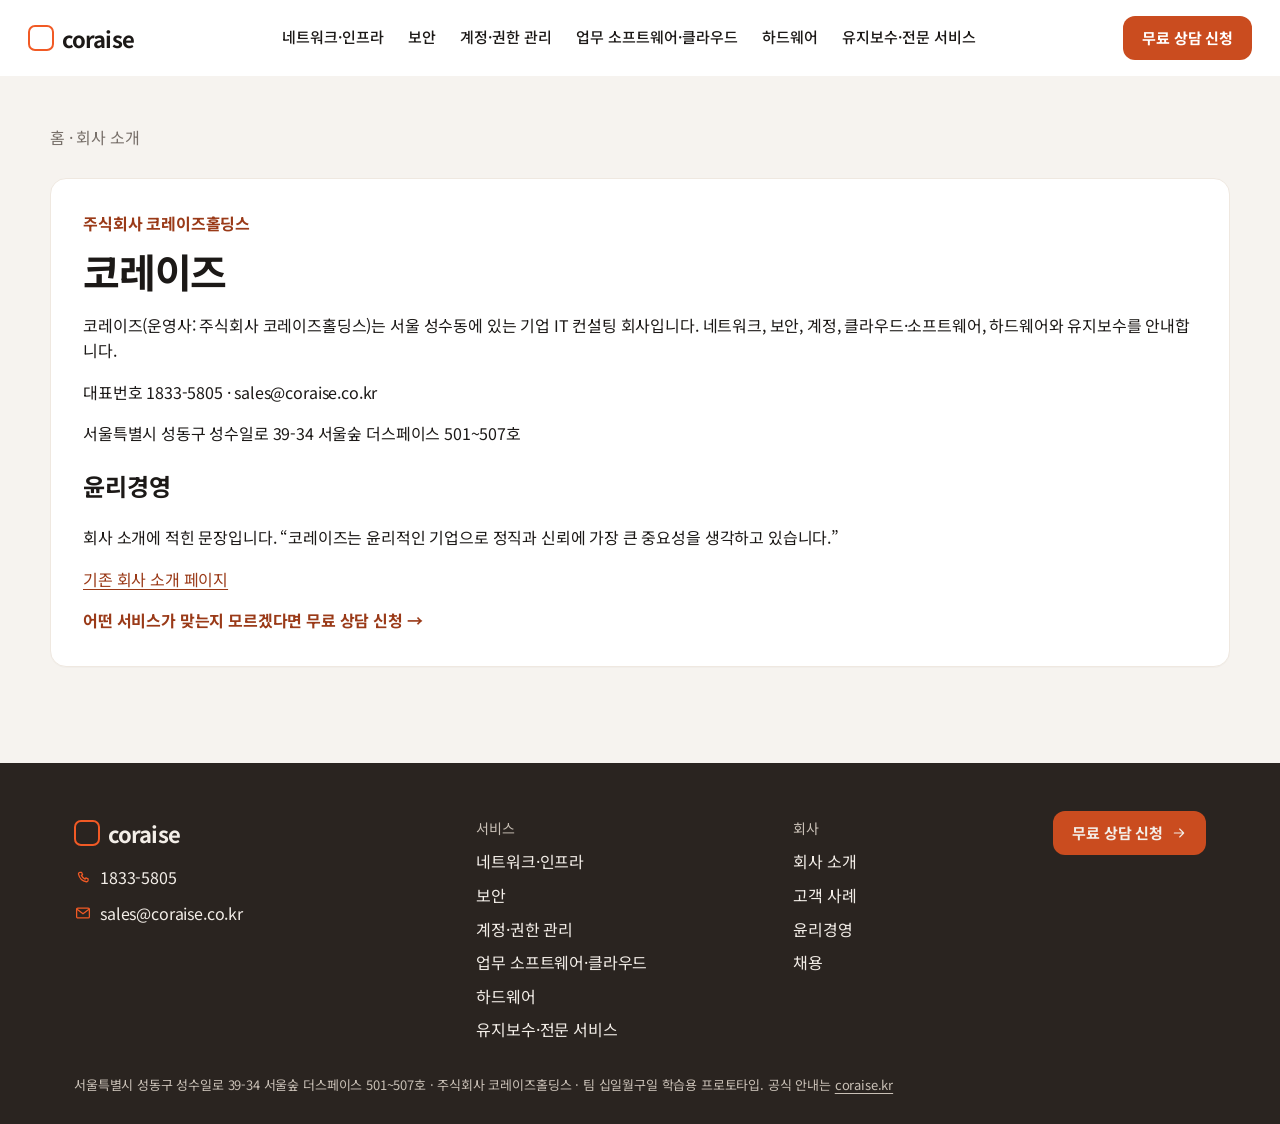
==== about.html @ e9d0cb02 "v39: cache-bust about, cases, and contact to ?v=39" ====
<!doctype html>
<html lang="ko">
  <head>
    <meta charset="utf-8" />
    <meta name="viewport" content="width=device-width, initial-scale=1" />
    <title>회사 소개 | 코레이즈</title>
    <link rel="icon" href="data:image/svg+xml,%3Csvg xmlns='http://www.w3.org/2000/svg' viewBox='0 0 32 32'%3E%3Crect x='3' y='3' width='26' height='26' rx='7' fill='none' stroke='%23F15A25' stroke-width='3'/%3E%3C/svg%3E" />
    <link rel="stylesheet" href="./assets/styles.css?v=39" />
  </head>
  <body data-page="about">
    <header data-header></header>
    <main id="content" class="page wrap">
      <p class="crumb"><a href="index.html">홈</a> · 회사 소개</p>
      <article class="card about-card">
        <p class="kicker">주식회사 코레이즈홀딩스</p>
        <h1>코레이즈</h1>
        <p>코레이즈(운영사: 주식회사 코레이즈홀딩스)는 서울 성수동에 있는 기업 IT 컨설팅 회사입니다. 네트워크, 보안, 계정, 클라우드·소프트웨어, 하드웨어와 유지보수를 안내합니다.</p>
        <p>대표번호 1833-5805 · sales@coraise.co.kr</p>
        <p>서울특별시 성동구 성수일로 39-34 서울숲 더스페이스 501~507호</p>
        <h2 id="ethics">윤리경영</h2>
        <p>회사 소개에 적힌 문장입니다. “코레이즈는 윤리적인 기업으로 정직과 신뢰에 가장 큰 중요성을 생각하고 있습니다.”</p>
        <p><a href="https://coraise.kr/main/about/" target="_blank" rel="noopener noreferrer">기존 회사 소개 페이지</a></p>
        <p class="choice-cta"><a href="contact.html?from=about">어떤 서비스가 맞는지 모르겠다면 무료 상담 신청 →</a></p>
      </article>
    </main>
    <footer class="footer" data-footer></footer>
    <a class="fab" data-fab href="contact.html"></a>
    <script src="./assets/app.js?v=39"></script>
  </body>
</html>
---- assets/styles.css ----
@import url("https://fonts.googleapis.com/css2?family=Noto+Sans+KR:wght@400;500;700;800&display=swap");
:root {
  --brand: #f15a25;
  --btn: #ca4c1f;
  --btn-hover: #a83d18;
  --link: #9a3a18;
  --ink: #1c1917;
  --ink-700: #44403c;
  --muted: #78706a;
  --line: #e6dfd6;
  --bg: #f6f3ef;
  --bg-deep: #efeae4;
  --card: #ffffff;
  --peach: #fbf1ea;
  --footer: #2a2420;
  --footer-ink: #f3eee8;
  --footer-muted: #c9c0b6;
  --shadow: 0 10px 30px rgba(28, 25, 23, 0.08);
  --radius: 16px;
  --header: 76px;
  --max: 1180px;
  --font: "Noto Sans KR", "Apple SD Gothic Neo", "Malgun Gothic", sans-serif;
}

* { box-sizing: border-box; }
[hidden] { display: none !important; }
html { scroll-behavior: smooth; }
body {
  margin: 0;
  background: var(--bg);
  color: var(--ink);
  font-family: var(--font);
  font-size: 16px;
  line-height: 1.6;
  letter-spacing: -0.01em;
}
body.is-locked { overflow: hidden; }
img { max-width: 100%; }
a { color: var(--link); text-decoration-thickness: 1px; text-underline-offset: 3px; }
button, input, select, textarea { font: inherit; color: inherit; }
button { cursor: pointer; }
:focus-visible {
  outline: 2px solid var(--btn);
  outline-offset: 3px;
}
.sr-only {
  position: absolute;
  width: 1px;
  height: 1px;
  padding: 0;
  margin: -1px;
  overflow: hidden;
  clip: rect(0, 0, 0, 0);
  border: 0;
}
.skip {
  position: absolute;
  left: 16px;
  top: -48px;
  z-index: 80;
  background: var(--ink);
  color: white;
  padding: 8px 16px;
  border-radius: 8px;
}
.skip:focus { top: 8px; }

[data-header] { position: sticky; top: 0; z-index: 50; background: #fff; }
.header__bar {
  height: var(--header);
  background: #fff;
  border-bottom: 1px solid transparent;
}
.header__bar.is-stuck,
body:has(.mega:not([hidden])) .header__bar {
  border-bottom-color: var(--line);
}
.header__inner {
  max-width: 1360px;
  height: 100%;
  margin: 0 auto;
  padding: 0 28px;
  display: flex;
  align-items: center;
  gap: 28px;
}
.logo {
  display: inline-flex;
  align-items: center;
  gap: 8px;
  min-height: 44px;
  text-decoration: none;
  color: var(--ink);
  flex: 0 0 auto;
}
.logo__mark {
  width: 26px;
  height: 26px;
  border: 2.5px solid var(--brand);
  border-radius: 7px;
  display: inline-block;
}
.logo__word {
  font-weight: 700;
  font-size: 22px;
  letter-spacing: -0.04em;
  line-height: 1;
}
.logo--light { color: var(--footer-ink); }
.nav {
  display: flex;
  align-items: center;
  justify-content: center;
  gap: 4px;
  flex: 1;
  min-width: 0;
}
.nav__item {
  appearance: none;
  background: transparent;
  border: 0;
  color: var(--ink);
  font-size: 15px;
  font-weight: 500;
  padding: 10px 10px 12px;
  border-radius: 8px;
  white-space: nowrap;
  position: relative;
}
.nav__item:hover,
.nav__item.is-open { color: var(--ink); }
.nav__item.is-open::after {
  content: "";
  position: absolute;
  left: 10px;
  right: 10px;
  bottom: 4px;
  height: 2px;
  background: var(--brand);
  border-radius: 2px;
}
.header__cta { margin-left: auto; flex: 0 0 auto; }
.menu-toggle {
  display: none;
  width: 44px;
  height: 44px;
  border: 1px solid var(--line);
  background: white;
  border-radius: 10px;
  align-items: center;
  justify-content: center;
}
.menu-toggle__bars,
.menu-toggle__bars::before,
.menu-toggle__bars::after {
  display: block;
  width: 18px;
  height: 1.5px;
  background: var(--ink);
  position: relative;
}
.menu-toggle__bars::before,
.menu-toggle__bars::after {
  content: "";
  position: absolute;
  left: 0;
}
.menu-toggle__bars::before { top: -6px; }
.menu-toggle__bars::after { top: 6px; }

.btn {
  display: inline-flex;
  align-items: center;
  justify-content: center;
  gap: 8px;
  min-height: 44px;
  padding: 0 18px;
  border-radius: 12px;
  border: 1px solid transparent;
  text-decoration: none;
  font-weight: 700;
  font-size: 15px;
  line-height: 1;
}
.btn--solid { background: var(--btn); color: #fff; }
.btn--solid:hover { background: var(--btn-hover); }
.btn--line { background: #fff; color: var(--btn); border-color: var(--btn); }
.btn--line:hover { background: var(--peach); }
.btn .icon { width: 16px; height: 16px; }
.icon { width: 22px; height: 22px; display: block; }
.icon--end { width: 16px; height: 16px; }
.icon--turn { width: 16px; height: 16px; transform: rotate(90deg); }
.icon-btn {
  width: 44px;
  height: 44px;
  border: 0;
  background: transparent;
  color: var(--muted);
  display: grid;
  place-items: center;
}

.mega {
  position: absolute;
  top: var(--header);
  left: 0;
  right: 0;
  z-index: 35;
  background: #fff;
  border-bottom: 1px solid var(--line);
  box-shadow: 0 18px 40px rgba(28, 25, 23, 0.06);
  max-height: calc(100vh - var(--header));
  overflow: auto;
}
#results { scroll-margin-top: 88px; }
.mega__panel {
  max-width: 1180px;
  margin: 0 auto;
  padding: 28px 28px 36px;
  display: grid;
  grid-template-columns: 240px 1fr;
  gap: 28px;
}
.mega__num {
  margin: 0 0 8px;
  color: var(--brand);
  font-weight: 700;
  letter-spacing: 0.04em;
}
.mega__intro h2 {
  margin: 0 0 8px;
  font-size: 22px;
  line-height: 1.35;
}
.mega__intro p { margin: 0; color: var(--muted); }
.mega__basis { margin-top: 16px !important; font-size: 14px; }
.mega__grid {
  display: grid;
  grid-template-columns: repeat(3, minmax(0, 1fr));
  gap: 12px;
  align-content: start;
}
.mega__ask, .choice-cta { margin: 16px 0 0; }
.mega__ask a, .choice-cta a, .drawer__ask, .suggest__ask {
  color: var(--link);
  font-weight: 700;
  text-decoration: none;
}
.mega__ask a:hover, .choice-cta a:hover, .drawer__ask:hover, .suggest__ask:hover { text-decoration: underline; }
.drawer__ask { display: block; padding: 14px 4px 14px 28px; }
.suggest__ask { display: block; padding: 14px 16px; background: #fff; }
.mega-card {
  display: flex;
  flex-direction: column;
  gap: 4px;
  min-height: 92px;
  padding: 16px 16px 14px;
  border-radius: 12px;
  background: #f7f4f1;
  text-decoration: none;
  color: var(--ink);
}
.mega-card:hover { background: var(--peach); }
.mega-card__title { font-weight: 700; font-size: 15px; line-height: 1.4; }
.mega-card__name { color: var(--muted); font-size: 14px; }
.mega-card__inc {
  margin-top: 8px;
  color: var(--muted);
  font-size: 13px;
  line-height: 1.45;
}

.drawer {
  position: fixed;
  inset: 0;
  z-index: 50;
  background: #fff;
  display: flex;
  flex-direction: column;
  padding: 12px 20px 24px;
}
.drawer[hidden], .mega[hidden], .mega__panel[hidden] { display: none !important; }
.drawer__head, .drawer__group { border-bottom: 1px solid var(--line); }
.drawer__head {
  display: flex;
  align-items: center;
  justify-content: space-between;
  min-height: 56px;
}
.drawer__body { overflow: auto; flex: 1; }
.drawer__toggle {
  width: 100%;
  display: flex;
  align-items: center;
  justify-content: space-between;
  gap: 12px;
  min-height: 56px;
  padding: 8px 0;
  border: 0;
  background: transparent;
  text-align: left;
  font-weight: 700;
}
.drawer__toggle small { color: var(--brand); margin-right: 8px; }
.drawer__toggle[aria-expanded="true"] .icon--turn { transform: rotate(-90deg); }
.drawer__links a {
  display: flex;
  justify-content: space-between;
  gap: 12px;
  padding: 12px 4px 12px 28px;
  text-decoration: none;
  color: var(--ink);
  border-top: 1px solid var(--line);
}
.drawer__links span { color: var(--muted); font-size: 14px; }
.drawer__cta { margin-top: 16px; }

.hero {
  padding: 72px 24px 28px;
  text-align: center;
}
.hero h1 {
  max-width: 920px;
  margin: 0 auto 16px;
  font-size: clamp(32px, 4vw, 52px);
  line-height: 1.28;
  letter-spacing: -0.035em;
  font-weight: 700;
}
.hero__lead {
  margin: 0 auto 32px;
  color: var(--muted);
  font-size: 18px;
}
.search {
  position: relative;
  max-width: 760px;
  margin: 0 auto;
  text-align: left;
}
.search__box {
  display: flex;
  align-items: center;
  gap: 8px;
  min-height: 68px;
  padding: 8px 8px 8px 18px;
  background: #fff;
  border: 1.5px solid #eadfd4;
  border-radius: 18px;
  box-shadow: var(--shadow);
}
.search__box:focus-within,
.search.is-open .search__box { border-color: transparent; }
.search__glass { color: var(--btn); flex: 0 0 auto; }
.search__box input {
  flex: 1;
  min-width: 0;
  border: 0;
  background: transparent;
  padding: 8px 0;
  outline: none;
  appearance: none;
}
.search__box input::-webkit-search-decoration,
.search__box input::-webkit-search-cancel-button,
.search__box input::-webkit-search-results-button {
  display: none;
  appearance: none;
}
.search__box input::placeholder { color: var(--muted); }
.search__clear { color: var(--muted); }
.search__submit { min-width: 84px; border-radius: 12px; }
.suggest {
  position: absolute;
  left: 0;
  right: 0;
  top: calc(100% + 8px);
  z-index: 20;
  background: #fff;
  border-radius: 16px;
  box-shadow: 0 16px 40px rgba(28, 25, 23, 0.12);
  overflow: hidden;
  text-align: left;
}
.suggest[hidden] { display: none; }
.suggest__item, .suggest__all {
  width: 100%;
  display: flex;
  align-items: center;
  gap: 12px;
  padding: 14px 16px;
  border: 0;
  border-bottom: 1px solid var(--line);
  background: #fff;
  text-align: left;
  text-decoration: none;
  color: var(--ink);
}
.suggest__item.is-active, .suggest__all.is-active, .suggest__item:hover, .suggest__all:hover {
  background: #fbf7f3;
}
.suggest__mark {
  width: 36px;
  height: 36px;
  border-radius: 10px;
  background: var(--peach);
  color: var(--brand);
  display: grid;
  place-items: center;
  flex: 0 0 auto;
}
.suggest__mark .icon { width: 18px; height: 18px; }
.suggest__copy { display: flex; flex-direction: column; min-width: 0; flex: 1; }
.suggest__copy strong { font-size: 16px; }
.suggest__copy span, .suggest__cat { color: var(--muted); font-size: 14px; }
.suggest__cat {
  color: var(--link);
  display: inline-flex;
  align-items: center;
  gap: 4px;
  white-space: nowrap;
}
.suggest__all { justify-content: flex-start; color: var(--muted); font-size: 14px; border-bottom: 0; }

#examples { display: contents; }
.chips {
  display: flex;
  flex-wrap: wrap;
  justify-content: center;
  align-items: center;
  gap: 8px;
  margin: 22px auto 0;
  max-width: 860px;
}
.chips__label { color: var(--muted); font-size: 14px; margin-right: 4px; }
.chip {
  border: 1px solid #e4dbd2;
  background: #fff;
  color: var(--ink-700);
  border-radius: 999px;
  min-height: 36px;
  padding: 0 14px;
}
.chip:hover, .chip.is-on { border-color: var(--btn); color: var(--link); background: var(--peach); }
.hero__assist { margin: 22px 0 0; }
.hero__assist a { font-weight: 700; text-decoration: none; }
.hero__assist a:hover { text-decoration: underline; }

.wrap { max-width: var(--max); margin: 0 auto; padding: 0 24px; }
.section { padding: 56px 0 24px; }
.section__head {
  display: flex;
  align-items: flex-end;
  justify-content: space-between;
  gap: 16px;
  margin-bottom: 24px;
}
.section h2 {
  margin: 0 0 8px;
  font-size: clamp(26px, 3vw, 34px);
  letter-spacing: -0.03em;
  line-height: 1.3;
}
.section__head p, .sub { margin: 0; color: var(--muted); }
.link-quiet { font-weight: 700; text-decoration: none; white-space: nowrap; }
.find-tabs {
  display: inline-flex;
  align-items: center;
  gap: 4px;
  padding: 4px;
  margin: 0 0 24px;
  background: var(--bg-deep);
  border-radius: 14px;
}
.find-tab {
  appearance: none;
  border: 0;
  background: transparent;
  color: var(--muted);
  font-weight: 700;
  font-size: 16px;
  line-height: 1;
  min-height: 44px;
  padding: 0 20px;
  border-radius: 10px;
  white-space: nowrap;
}
.find-tab.is-on {
  background: #fff;
  color: var(--link);
  box-shadow: 0 1px 4px rgba(28, 25, 23, 0.06);
}

.concern-grid, .cat-grid, .partner-grid, .case-grid, .logo-row {
  display: grid;
  gap: 16px;
}
.concern-grid { grid-template-columns: repeat(5, minmax(0, 1fr)); }
.cat-grid { grid-template-columns: repeat(6, minmax(0, 1fr)); }
.partner-grid { grid-template-columns: repeat(3, minmax(0, 1fr)); }
.logo-row { grid-template-columns: repeat(6, minmax(0, 1fr)); margin-bottom: 16px; }
.case-grid { grid-template-columns: repeat(3, minmax(0, 1fr)); }

.card {
  background: var(--card);
  border: 1px solid #efe8e0;
  border-radius: var(--radius);
  box-shadow: 0 1px 0 rgba(28, 25, 23, 0.02);
}
.concern, .cat, .partner, .case, .logo-slot {
  display: flex;
  flex-direction: column;
  align-items: flex-start;
  text-decoration: none;
  color: var(--ink);
  padding: 22px 18px 18px;
  min-height: 100%;
}
.concern__main, .cat__main, .case__link, .result__main {
  display: flex;
  flex-direction: column;
  align-items: flex-start;
  color: inherit;
  text-decoration: none;
  flex: 1;
  min-width: 0;
}
.card__actions {
  display: flex;
  flex-wrap: wrap;
  gap: 8px 14px;
  margin-top: auto;
  padding-top: 14px;
}
.case__actions { padding: 0 18px 18px; }
.case__link .case__body { padding-bottom: 0; }
.concern:hover, .cat:hover, .partner:hover, .case:hover { border-color: #e2cfc2; }
.concern__bar {
  width: 28px;
  height: 3px;
  border-radius: 3px;
  background: var(--brand);
  margin-bottom: 16px;
}
.concern h3, .cat h3, .partner h3 {
  margin: 12px 0 8px;
  font-size: 17px;
  line-height: 1.45;
  letter-spacing: -0.02em;
}
.concern p, .partner p, .case p { margin: 0; color: var(--muted); font-size: 16px; }
.card__go { margin-top: auto; padding-top: 16px; font-weight: 700; font-size: 15px; color: var(--link); }
.tone { color: var(--brand); }
.tone .icon { width: 26px; height: 26px; }
.cat .tone { margin-bottom: 4px; }
.cat h3 { margin-top: 8px; font-size: 16px; }
.cat__count { color: var(--muted); font-size: 14px; }
.partner { align-items: center; text-align: center; padding: 28px 20px; }
.partner .tone {
  width: 36px;
  height: 36px;
  border-radius: 50%;
  display: grid;
  place-items: center;
  background: var(--peach);
}
.logo-slot {
  align-items: center;
  justify-content: center;
  text-align: center;
  min-height: 112px;
  gap: 6px;
  color: var(--muted);
  background: #fbf9f7;
}
.logo-slot strong { color: var(--ink-700); font-size: 15px; }
.logo-slot span { font-size: 13px; }
.case { padding: 0; overflow: hidden; }
.case__shot {
  aspect-ratio: 16 / 9;
  background:
    linear-gradient(180deg, rgba(28, 25, 23, 0.04), rgba(28, 25, 23, 0.02)),
    repeating-linear-gradient(135deg, #f3eee8, #f3eee8 12px, #efe8e1 12px, #efe8e1 24px);
  display: grid;
  place-items: center;
  color: var(--muted);
  font-size: 14px;
  text-align: center;
  padding: 16px;
}
.case__body { padding: 18px 18px 20px; display: flex; flex-direction: column; flex: 1; }
.case__kicker { margin: 0 0 8px; color: var(--muted); font-size: 16px; }
.case h3 { margin: 0 0 16px; font-size: 18px; line-height: 1.45; letter-spacing: -0.02em; }

.banner {
  margin: 48px auto 24px;
  padding: 36px 8px 8px;
  display: flex;
  align-items: center;
  justify-content: space-between;
  gap: 24px;
}
.banner h2 { margin-bottom: 8px; }
.banner p { margin: 0; color: var(--muted); }

.footer { background: var(--footer); color: var(--footer-muted); margin-top: 24px; }
.footer a { color: var(--footer-ink); text-decoration: none; }
.footer a:hover { text-decoration: underline; }
.footer__inner {
  max-width: 1180px;
  margin: 0 auto;
  padding: 48px 24px 24px;
  display: grid;
  grid-template-columns: 1.3fr 1fr 0.8fr auto;
  gap: 32px;
}
.footer__brand { display: flex; flex-direction: column; align-items: flex-start; gap: 10px; }
.footer__contact { display: inline-flex; align-items: center; gap: 8px; }
.footer__contact .icon { width: 18px; height: 18px; color: var(--brand); }
.footer__label { margin: 6px 0 10px; color: var(--footer-muted); font-size: 14px; }
.footer ul { list-style: none; margin: 0; padding: 0; display: grid; gap: 8px; }
.footer__legal {
  max-width: 1180px;
  margin: 0 auto;
  padding: 8px 24px 28px;
  font-size: 13px;
  line-height: 1.6;
}
.footer__legal a { color: var(--footer-muted); text-decoration: underline; }

.fab {
  position: fixed;
  right: 28px;
  bottom: 28px;
  z-index: 30;
  display: inline-flex;
  align-items: center;
  gap: 8px;
  min-height: 56px;
  padding: 0 22px;
  border-radius: 999px;
  background: var(--btn);
  color: #fff;
  text-decoration: none;
  font-weight: 700;
  box-shadow: 0 10px 24px rgba(202, 76, 31, 0.28);
}
.fab:hover { background: var(--btn-hover); }
.fab .icon { width: 20px; height: 20px; }

.result-toolbar { display: flex; justify-content: space-between; gap: 16px; align-items: flex-start; flex-wrap: wrap; }
.sort { display: inline-flex; align-items: center; gap: 8px; color: var(--muted); font-size: 14px; }
.sort select { min-height: 40px; border: 1px solid var(--line); border-radius: 10px; background: #fff; padding: 0 12px; }
.hit {
  display: grid;
  grid-template-columns: 112px minmax(0, 1fr) auto;
  gap: 16px;
  align-items: start;
  padding: 16px;
  margin-bottom: 12px;
  background: #fff;
  border: 1px solid #efe8e0;
  border-radius: 16px;
  text-decoration: none;
  color: inherit;
}
.hit:hover { border-color: #e2cfc2; }
.hit__thumb {
  width: 100%;
  height: 84px;
  border-radius: 12px;
  background: #f8ebe3;
  color: var(--link);
  display: grid;
  place-items: center;
  text-align: center;
  overflow: hidden;
  padding: 8px;
}
.hit__thumb img {
  display: block;
  max-width: 86%;
  max-height: 52px;
  width: auto;
  height: auto;
  object-fit: contain;
}
.hit__initial {
  font-size: 22px;
  font-weight: 700;
  line-height: 1;
  color: var(--link);
  letter-spacing: -0.02em;
}
.hit__body { display: flex; flex-direction: column; gap: 4px; min-width: 0; }
.hit__name { font-size: 18px; }
.hit__sub, .hit__desc { color: var(--muted); }
.hit__desc { display: -webkit-box; -webkit-line-clamp: 2; -webkit-box-orient: vertical; overflow: hidden; }
.hit__tags { display: flex; flex-wrap: wrap; gap: 6px; margin-top: 6px; }
.hit__chevron { color: var(--muted); font-size: 28px; line-height: 1; padding-right: 4px; }
.results { padding-top: 12px; padding-bottom: 48px; }
.results__title { margin: 8px 0 16px; font-size: 28px; letter-spacing: -0.03em; }
.results__title em { font-style: normal; color: var(--btn); }
.filter-row { display: flex; flex-wrap: wrap; gap: 8px; margin-bottom: 16px; }
.result-sheet { overflow: hidden; }
.result {
  display: grid;
  grid-template-columns: 1fr auto;
  gap: 8px 16px;
  align-items: center;
  padding: 20px 22px;
  border-top: 1px solid var(--line);
  color: var(--ink);
}
.result__actions { display: flex; flex-wrap: wrap; gap: 8px; justify-content: flex-end; }
.result .pill { justify-self: end; }
.btn--solid, .btn--line { text-align: center; }
.result:first-child { border-top: 0; }
.result:hover { background: #fbf7f3; }
.result h3 { margin: 0 0 4px; font-size: 18px; }
.result p { margin: 0; color: var(--muted); }
.pill {
  display: inline-flex;
  align-items: center;
  min-height: 28px;
  padding: 0 10px;
  border-radius: 999px;
  background: #f8ebe3;
  color: var(--link);
  font-size: 13px;
  font-weight: 700;
  white-space: nowrap;
}
.empty {
  padding: 36px 28px;
  text-align: center;
}
.empty h3 { margin: 0 0 8px; font-size: 22px; }
.empty p { margin: 0 0 18px; color: var(--muted); }
.results__help {
  margin-top: 16px;
  padding: 22px 24px;
  display: flex;
  align-items: center;
  justify-content: space-between;
  gap: 16px;
  background: #f3eee8;
  border: 0;
}
.product { display: block; margin-bottom: 8px; width: 100%; }
.product__main { display: flex; flex-direction: column; min-width: 0; width: 100%; max-width: none; gap: 24px; }
.product__intro { text-align: center; }
.product__intro p { word-break: keep-all; margin: 0 auto; max-width: 720px; }
.product h1 { margin: 0 0 8px; font-size: clamp(32px, 4vw, 44px); letter-spacing: -0.03em; line-height: 1.25; }
.product__sub { margin: 0 auto 8px; font-weight: 700; }
.product__media {
  display: grid;
  grid-template-columns: 1fr;
  gap: 16px;
  width: 100%;
}
.product__media:has(.product__logo):has(.product__photo) {
  grid-template-columns: 1fr 1fr;
  align-items: stretch;
}
.product__cta { display: flex; justify-content: center; margin-top: 0; }
.product__consult {
  display: inline-flex;
  justify-content: center;
  align-items: center;
  width: 100%;
  max-width: 400px;
  min-height: 56px;
  padding: 0 32px;
  font-size: 18px;
  font-weight: 800;
  letter-spacing: -0.02em;
  border-radius: 14px;
  background: var(--btn);
  color: #fff;
  box-shadow: 0 10px 24px rgba(202, 76, 31, 0.28);
}
.product__consult:hover {
  background: var(--btn-hover);
  box-shadow: 0 12px 28px rgba(168, 61, 24, 0.32);
}
.product__logo, .product__photo {
  width: 100%;
  border-radius: 16px;
  background: #f8ebe3;
  color: var(--link);
  display: grid;
  place-items: center;
  text-align: center;
  min-height: 96px;
  padding: 24px;
}
.product__photo { min-height: 180px; background: #fff; color: var(--muted); }
.product__media:has(.product__logo):has(.product__photo) .product__logo,
.product__media:has(.product__logo):has(.product__photo) .product__photo {
  min-height: 220px;
}
.product__logo img { display: block; width: auto; max-width: 280px; height: 48px; }
.product__photo img { display: block; width: auto; max-width: 100%; height: auto; max-height: 240px; object-fit: contain; margin: 0 auto; }
.detail-tabs {
  position: sticky;
  top: var(--header);
  z-index: 20;
  display: flex;
  gap: 8px;
  overflow: auto;
  margin: 8px 0 0;
  padding: 12px 0;
  background: #f6f3ef;
}
.detail-tabs a {
  flex: 0 0 auto;
  text-decoration: none;
  color: var(--ink-700);
  font-weight: 700;
  padding: 8px 12px;
  border-radius: 999px;
}
.detail-tabs a:hover { background: #fff; color: var(--link); }
.detail-tabs a.is-on,
.detail-tabs a[aria-current="true"] {
  background: #ca4c1f;
  color: #fff;
  box-shadow: none;
}
.detail-block { padding: 28px 0; scroll-margin-top: calc(var(--header) + 72px); }
.detail-block h2 { margin: 0 0 12px; font-size: 28px; letter-spacing: -0.03em; }
.feature-grid { display: grid; grid-template-columns: repeat(3, minmax(0, 1fr)); gap: 12px; margin-top: 16px; }
.feature { background: #fff; border: 1px solid #efe8e0; border-radius: 16px; padding: 18px; }
.feature h3 { margin: 8px 0; font-size: 16px; }
.feature p { margin: 0; color: var(--muted); }
.feature-grid--pair { grid-template-columns: repeat(2, minmax(0, 1fr)); }
.feature--glass {
  border: 0;
  background: #fff;
  box-shadow:
    inset 2px 2px 0 #fff,
    inset -1px -2px 0 rgba(70, 66, 62, 0.14),
    0 12px 28px rgba(28, 25, 23, 0.08);
}
.feature--glass h3 { margin-top: 0; font-size: 18px; letter-spacing: -0.02em; word-break: keep-all; }
.feature--glass p { color: #44403c; font-size: 16px; line-height: 1.55; word-break: keep-all; }
.note { color: var(--muted); }
.modal-back {
  position: fixed;
  inset: 0;
  z-index: 80;
  background: rgba(28, 25, 23, 0.48);
  display: grid;
  place-items: center;
  padding: 24px 16px;
  overflow: auto;
}
.modal {
  width: min(760px, 100%);
  background: #fff;
  border-radius: 20px;
  padding: 28px 24px 20px;
  position: relative;
}
.modal--success { width: min(420px, 100%); text-align: center; padding: 36px 24px; }
.modal__close {
  position: absolute;
  top: 12px;
  right: 12px;
  width: 44px;
  height: 44px;
  border: 0;
  background: transparent;
  font-size: 28px;
  line-height: 1;
  color: var(--muted);
}
.modal__lead { color: var(--muted); }
.modal__actions { justify-content: flex-end; }
.type-pill, .check-pill {
  display: inline-flex;
  align-items: center;
  gap: 6px;
  min-height: 40px;
  padding: 0 12px;
  border: 1px solid var(--line);
  border-radius: 999px;
  background: #fff;
  white-space: nowrap;
}
.req { color: var(--link); font-style: normal; }
.type-pill:has(input:checked), .check-pill:has(input:checked) {
  border-color: var(--btn);
  background: var(--peach);
  color: var(--link);
  font-weight: 700;
}
.type-pill input, .check-pill input { accent-color: var(--btn); }
fieldset.field { border: 0; padding: 0; }
fieldset.field legend { font-weight: 700; padding: 0; margin-bottom: 8px; }
.privacy { display: flex; flex-wrap: wrap; gap: 8px 12px; align-items: center; margin-top: 8px; }
.privacy button { border: 0; background: transparent; color: var(--link); font-weight: 700; padding: 0; }
.success-mark {
  width: 56px;
  height: 56px;
  margin: 0 auto 12px;
  border-radius: 50%;
  display: grid;
  place-items: center;
  background: var(--btn);
  color: #fff;
  font-size: 28px;
  font-weight: 700;
}
.page {
  padding: 40px 0 72px;
}
.crumb { margin: 0 0 18px; color: var(--muted); font-size: 16px; }
.crumb a { display: inline-flex; align-items: center; min-height: 44px; }
.crumb a { color: var(--muted); text-decoration: none; }
.detail {
  display: grid;
  grid-template-columns: 1.4fr 0.8fr;
  gap: 24px;
  align-items: start;
}
.detail__main, .detail__side, .form-card, .about-card { padding: 32px; }
.kicker { margin: 0 0 8px; color: var(--link); font-weight: 700; }
.detail h1, .page h1 { margin: 0 0 12px; font-size: clamp(30px, 4vw, 40px); letter-spacing: -0.03em; line-height: 1.3; }
.detail__main > p { margin-top: 0; font-size: 18px; }
.point-list { margin: 16px 0 0; padding-left: 18px; }
.point-list li { margin: 6px 0; }
.side-links { display: grid; gap: 10px; margin-top: 12px; }
.side-links a { text-decoration: none; font-weight: 700; }
.side-row { display: flex; flex-wrap: wrap; justify-content: space-between; gap: 6px 12px; }
.side-row a:last-child { font-size: 14px; }
.picked {
  padding: 14px 14px 10px;
  border-radius: 12px;
  background: var(--peach);
}
.picked__head { display: flex; justify-content: space-between; gap: 12px; align-items: center; }
.picked__label { margin: 0; font-weight: 700; }
.picked__clear {
  border: 0;
  background: transparent;
  color: var(--link);
  font-weight: 700;
  padding: 4px 0;
}
.picked__chips { display: flex; flex-wrap: wrap; gap: 8px; margin-top: 10px; }
.picked__chip {
  display: inline-flex;
  align-items: center;
  gap: 6px;
  min-height: 32px;
  padding: 0 8px 0 12px;
  border-radius: 999px;
  background: #fff;
  color: var(--link);
  font-weight: 700;
}
.picked__chip button {
  width: 28px;
  height: 28px;
  border: 0;
  border-radius: 999px;
  background: transparent;
  color: var(--link);
  font-size: 18px;
  line-height: 1;
}
#confirm-summary { white-space: pre-wrap; }

.contact-layout {
  display: grid;
  grid-template-columns: 0.8fr 1.2fr;
  gap: 28px;
  align-items: start;
}
.contact-intro h1 { font-size: 36px; }
.contact-intro p { color: var(--muted); }
.contact-intro a { display: inline-flex; align-items: center; gap: 8px; font-weight: 700; text-decoration: none; margin-top: 8px; }
.choice-row { display: flex; flex-wrap: wrap; gap: 8px; }
.choice {
  border: 1px solid var(--line);
  background: #fff;
  border-radius: 999px;
  min-height: 40px;
  padding: 0 14px;
}
.choice.is-on { border-color: var(--btn); background: var(--peach); color: var(--link); font-weight: 700; }
.field { display: flex; flex-direction: column; gap: 8px; margin-top: 18px; }
.field span { font-weight: 700; }
.field em { font-style: normal; color: var(--muted); font-weight: 500; font-size: 14px; }
.field input, .field select, .field textarea {
  width: 100%;
  border: 1px solid #e4dbd2;
  background: #fff;
  border-radius: 12px;
  padding: 12px 14px;
  min-height: 48px;
}
.field textarea { min-height: 140px; resize: vertical; }
.field-row { display: grid; grid-template-columns: 1fr 1fr; gap: 12px; }
.form-error { color: #9a3a18; margin: 8px 0 0; font-weight: 700; }
.form-actions { display: flex; flex-wrap: wrap; gap: 8px; margin-top: 20px; }
.confirm { padding: 12px 0 0; }
.confirm h2 { margin-top: 0; }

@media (max-width: 1180px) {
  .nav { display: none; }
  .header__cta { display: none; }
  .menu-toggle { display: inline-flex; margin-left: auto; }
  .concern-grid { grid-template-columns: repeat(3, minmax(0, 1fr)); }
  .cat-grid { grid-template-columns: repeat(3, minmax(0, 1fr)); }
  .logo-row { grid-template-columns: repeat(3, minmax(0, 1fr)); }
  .footer__inner { grid-template-columns: 1fr 1fr; }
  .mega__panel, .mega__grid { grid-template-columns: 1fr; }
}
@media (max-width: 800px) {
  .concern-grid, .cat-grid, .partner-grid, .case-grid, .logo-row, .detail, .contact-layout, .field-row, .product, .feature-grid {
    grid-template-columns: 1fr;
  }
  .hero { padding-top: 40px; }
  .section__head, .banner, .results__help, .result {
    flex-direction: column;
    align-items: stretch;
  }
  .find-tabs { width: 100%; }
  .find-tab { flex: 1; padding: 0 12px; text-align: center; }
  .concern-grid, .cat-grid { grid-template-columns: 1fr; }
  .hit { grid-template-columns: 88px minmax(0, 1fr); gap: 12px; }
  .hit__thumb { height: 72px; }
  .hit__chevron { display: none; }
  .banner .btn, .results__help .btn { width: 100%; }
  .fab span { position: absolute; width: 1px; height: 1px; overflow: hidden; clip: rect(0, 0, 0, 0); }
  .fab {
    right: 16px;
    bottom: 20px;
    width: 52px;
    height: 52px;
    min-height: 52px;
    padding: 0;
    justify-content: center;
  }
  .footer__action .btn { width: 100%; }
}
@media (prefers-reduced-motion: reduce) {
  html { scroll-behavior: auto; }
}

/* Clear glass: hero search, chips, find panel, worry cards. No orange glow. */
.hero .search__box {
  position: relative;
  isolation: isolate;
  overflow: visible;
  background:
    linear-gradient(165deg, rgba(255, 255, 255, 0.22) 0%, rgba(255, 255, 255, 0.10) 48%, rgba(255, 255, 255, 0.04) 100%);
  backdrop-filter: blur(16px) saturate(108%);
  -webkit-backdrop-filter: blur(16px) saturate(108%);
  border: 0;
  box-shadow:
    inset 2px 2px 0 rgba(255, 255, 255, 1),
    inset 0 5px 10px rgba(255, 255, 255, 0.22),
    inset -1px -2px 0 rgba(70, 66, 62, 0.16),
    inset 0 -14px 20px -10px rgba(28, 25, 23, 0.05),
    -4px -4px 14px rgba(255, 255, 255, 0.70),
    0 1px 0 rgba(255, 255, 255, 0.8),
    0 12px 28px rgba(28, 25, 23, 0.10);
}
.hero .search__box::before {
  content: "";
  position: absolute;
  inset: 0;
  border-radius: inherit;
  padding: 2px;
  background: linear-gradient(135deg, rgba(255, 255, 255, 1) 0%, rgba(255, 255, 255, 0.95) 10%, rgba(255, 255, 255, 0.40) 32%, rgba(255, 255, 255, 0.14) 52%, rgba(90, 86, 82, 0.22) 78%, rgba(70, 66, 62, 0.32) 100%);
  -webkit-mask: linear-gradient(#000 0 0) content-box, linear-gradient(#000 0 0);
  -webkit-mask-composite: xor;
  mask: linear-gradient(#000 0 0) content-box, linear-gradient(#000 0 0);
  mask-composite: exclude;
  pointer-events: none;
  z-index: 2;
}
.hero .search__box::after {
  content: "";
  position: absolute;
  inset: 2px;
  border-radius: 16px;
  background:
    linear-gradient(150deg, rgba(255, 255, 255, 0.40) 0%, rgba(255, 255, 255, 0.08) 24%, transparent 50%),
    linear-gradient(180deg, rgba(255, 255, 255, 0.10) 0%, transparent 36%);
  pointer-events: none;
  z-index: 0;
}
.hero .search__box > * { position: relative; z-index: 1; }
.hero .search__submit {
  z-index: 3;
  background: #ca4c1f;
  color: #fff;
  border: 0;
  box-shadow: none;
}
.hero .search__box:focus-within,
.hero .search.is-open .search__box { border: 0; box-shadow:
  inset 2px 2px 0 rgba(255, 255, 255, 1),
  inset 0 5px 10px rgba(255, 255, 255, 0.22),
  inset -1px -2px 0 rgba(70, 66, 62, 0.16),
  0 12px 28px rgba(28, 25, 23, 0.10);
}
.hero .chips__label { color: #57534e; font-size: 16px; }
.hero .chip {
  position: relative;
  isolation: isolate;
  border: 0;
  background: linear-gradient(165deg, rgba(255, 255, 255, 0.18) 0%, rgba(255, 255, 255, 0.07) 100%);
  backdrop-filter: blur(12px) saturate(108%);
  -webkit-backdrop-filter: blur(12px) saturate(108%);
  color: #44403c;
  font-size: 16px;
  box-shadow:
    inset 1px 1px 0 rgba(255, 255, 255, 0.9),
    inset -1px -1px 0 rgba(70, 66, 62, 0.12),
    0 4px 12px rgba(28, 25, 23, 0.07);
}
.hero .chip:hover,
.hero .chip.is-on {
  border: 0;
  color: #1c1917;
  background: linear-gradient(165deg, rgba(255, 255, 255, 0.42) 0%, rgba(255, 255, 255, 0.16) 100%);
}
.hero .chip::before {
  content: "";
  position: absolute;
  inset: 0;
  border-radius: inherit;
  padding: 1px;
  background: linear-gradient(145deg, rgba(255, 255, 255, 0.95) 0%, rgba(255, 255, 255, 0.35) 40%, rgba(70, 66, 62, 0.20) 100%);
  -webkit-mask: linear-gradient(#000 0 0) content-box, linear-gradient(#000 0 0);
  -webkit-mask-composite: xor;
  mask: linear-gradient(#000 0 0) content-box, linear-gradient(#000 0 0);
  mask-composite: exclude;
  pointer-events: none;
}

.v16-logo-strip { margin: 40px auto 4px; max-width: 920px; text-align: center; }
.v16-logo-strip__cap { margin: 0 0 14px; color: #57534e; font-size: 16px; font-weight: 500; letter-spacing: -0.02em; }
.v16-logo-strip__list {
  list-style: none;
  margin: 0;
  padding: 0;
  display: flex;
  justify-content: center;
  align-items: flex-end;
  gap: 12px 28px;
  flex-wrap: wrap;
}
.v16-logo-strip li { display: flex; flex-direction: column; align-items: center; gap: 6px; min-width: 88px; }
.v16-logo-strip img { height: 36px; width: auto; max-width: 92px; object-fit: contain; }
.client-logos { padding-top: 8px; padding-bottom: 16px; }
.client-logos .v16-logo-strip { margin: 8px auto 0; max-width: 1040px; }
.client-logos .v16-logo-strip img { height: 56px; max-width: 132px; }
.client-logos .v16-logo-strip li { min-width: 128px; }
.v16-logo-strip span { font-size: 16px; color: #57534e; letter-spacing: -0.02em; line-height: 1.3; }

#catalog .v14-panel {
  position: relative;
  isolation: isolate;
  padding: 40px 40px 32px;
  border-radius: 32px;
  background: linear-gradient(165deg, rgba(255, 255, 255, 0.16) 0%, rgba(255, 255, 255, 0.07) 52%, rgba(255, 255, 255, 0.03) 100%);
  backdrop-filter: blur(18px) saturate(108%);
  -webkit-backdrop-filter: blur(18px) saturate(108%);
  box-shadow:
    inset 1.5px 1.5px 0 rgba(255, 255, 255, 0.92),
    inset 0 2px 3px rgba(255, 255, 255, 0.28),
    inset -1px -1px 0 rgba(70, 66, 62, 0.14),
    0 8px 20px rgba(28, 25, 23, 0.05),
    0 22px 44px rgba(28, 25, 23, 0.08);
}
#catalog .v14-panel::before {
  content: "";
  position: absolute;
  inset: 0;
  border-radius: inherit;
  padding: 1.5px;
  background: linear-gradient(145deg, rgba(255, 255, 255, 1) 0%, rgba(255, 255, 255, 0.78) 16%, rgba(255, 255, 255, 0.22) 48%, rgba(70, 66, 62, 0.22) 100%);
  -webkit-mask: linear-gradient(#000 0 0) content-box, linear-gradient(#000 0 0);
  -webkit-mask-composite: xor;
  mask: linear-gradient(#000 0 0) content-box, linear-gradient(#000 0 0);
  mask-composite: exclude;
  pointer-events: none;
  z-index: 2;
}
#catalog .v14-panel::after {
  content: "";
  position: absolute;
  inset: 2px;
  border-radius: 30px;
  background: linear-gradient(155deg, rgba(255, 255, 255, 0.28) 0%, rgba(255, 255, 255, 0.06) 22%, transparent 50%);
  pointer-events: none;
  z-index: 0;
}
#catalog .v14-panel > * { position: relative; z-index: 1; }
#catalog .find-tabs {
  background: rgba(255, 255, 255, 0.10);
  border: 0;
  box-shadow:
    inset 1px 1px 0 rgba(255, 255, 255, 0.8),
    inset -1px -1px 0 rgba(70, 66, 62, 0.12),
    inset 0 1px 3px rgba(28, 25, 23, 0.06);
  backdrop-filter: blur(12px) saturate(108%);
  -webkit-backdrop-filter: blur(12px) saturate(108%);
  position: relative;
}
#catalog .find-tabs::before {
  content: "";
  position: absolute;
  inset: 0;
  border-radius: inherit;
  padding: 1px;
  background: linear-gradient(145deg, rgba(255, 255, 255, 0.95), rgba(255, 255, 255, 0.25) 50%, rgba(70, 66, 62, 0.20));
  -webkit-mask: linear-gradient(#000 0 0) content-box, linear-gradient(#000 0 0);
  -webkit-mask-composite: xor;
  mask: linear-gradient(#000 0 0) content-box, linear-gradient(#000 0 0);
  mask-composite: exclude;
  pointer-events: none;
}
#catalog .find-tab { position: relative; z-index: 1; color: #57534e; }
#catalog .find-tab.is-on {
  background: linear-gradient(165deg, rgba(255, 255, 255, 0.48) 0%, rgba(255, 255, 255, 0.22) 100%);
  color: #9a3a18;
  box-shadow:
    inset 1px 1px 0 rgba(255, 255, 255, 1),
    inset -1px -1px 0 rgba(70, 66, 62, 0.12),
    0 3px 10px rgba(28, 25, 23, 0.08);
}
#catalog .card.concern,
#catalog .card.cat {
  position: relative;
  isolation: isolate;
  overflow: visible;
  border: 0;
  border-radius: 20px;
  background: linear-gradient(165deg, rgba(255, 255, 255, 0.22) 0%, rgba(255, 255, 255, 0.10) 48%, rgba(255, 255, 255, 0.04) 100%);
  backdrop-filter: blur(16px) saturate(108%);
  -webkit-backdrop-filter: blur(16px) saturate(108%);
  box-shadow:
    inset 2px 2px 0 rgba(255, 255, 255, 1),
    inset 0 5px 10px rgba(255, 255, 255, 0.22),
    inset -1px -2px 0 rgba(70, 66, 62, 0.16),
    inset 0 -14px 20px -10px rgba(28, 25, 23, 0.05),
    -4px -4px 14px rgba(255, 255, 255, 0.70),
    0 1px 0 rgba(255, 255, 255, 0.8),
    0 12px 28px rgba(28, 25, 23, 0.10);
}
#catalog .card.concern::before,
#catalog .card.cat::before {
  content: "";
  position: absolute;
  inset: 0;
  border-radius: inherit;
  padding: 2px;
  background: linear-gradient(135deg, rgba(255, 255, 255, 1) 0%, rgba(255, 255, 255, 0.95) 10%, rgba(255, 255, 255, 0.40) 32%, rgba(255, 255, 255, 0.14) 52%, rgba(90, 86, 82, 0.22) 78%, rgba(70, 66, 62, 0.32) 100%);
  -webkit-mask: linear-gradient(#000 0 0) content-box, linear-gradient(#000 0 0);
  -webkit-mask-composite: xor;
  mask: linear-gradient(#000 0 0) content-box, linear-gradient(#000 0 0);
  mask-composite: exclude;
  pointer-events: none;
  z-index: 2;
}
#catalog .card.concern::after,
#catalog .card.cat::after {
  content: "";
  position: absolute;
  inset: 2px;
  border-radius: 18px;
  background:
    linear-gradient(150deg, rgba(255, 255, 255, 0.40) 0%, rgba(255, 255, 255, 0.08) 24%, transparent 50%),
    linear-gradient(180deg, rgba(255, 255, 255, 0.10) 0%, transparent 36%);
  pointer-events: none;
  z-index: 0;
}
#catalog .card.concern > *,
#catalog .card.cat > * { position: relative; z-index: 1; }
#catalog .concern h3,
#catalog .concern p,
#catalog .cat h3,
#catalog .cat__count { word-break: keep-all; overflow-wrap: break-word; }
#catalog .concern h3 { color: #1c1917; }
#catalog .concern p { color: #57534e; font-size: 16px; line-height: 1.55; }
#catalog .card__go { color: #9a3a18; }

#v18-reasons .v18-reason {
  position: relative;
  isolation: isolate;
  overflow: visible;
  align-items: flex-start;
  text-align: left;
  gap: 8px;
  padding: 24px 22px 22px;
  border: 0;
  border-radius: 20px;
  background: #fff;
  box-shadow:
    inset 2px 2px 0 rgba(255, 255, 255, 1),
    inset 0 5px 10px rgba(255, 255, 255, 0.55),
    inset -1px -2px 0 rgba(70, 66, 62, 0.14),
    inset 0 -14px 20px -10px rgba(28, 25, 23, 0.04),
    -4px -4px 14px rgba(255, 255, 255, 0.70),
    0 1px 0 rgba(255, 255, 255, 0.9),
    0 12px 28px rgba(28, 25, 23, 0.10);
}
#v18-reasons .v18-reason::before {
  content: "";
  position: absolute;
  inset: 0;
  border-radius: inherit;
  padding: 2px;
  background: linear-gradient(135deg, rgba(255, 255, 255, 1) 0%, rgba(255, 255, 255, 0.95) 10%, rgba(255, 255, 255, 0.40) 32%, rgba(255, 255, 255, 0.14) 52%, rgba(90, 86, 82, 0.22) 78%, rgba(70, 66, 62, 0.32) 100%);
  -webkit-mask: linear-gradient(#000 0 0) content-box, linear-gradient(#000 0 0);
  -webkit-mask-composite: xor;
  mask: linear-gradient(#000 0 0) content-box, linear-gradient(#000 0 0);
  mask-composite: exclude;
  pointer-events: none;
  z-index: 2;
}
#v18-reasons .v18-reason::after {
  content: "";
  position: absolute;
  inset: 2px;
  border-radius: 18px;
  background:
    linear-gradient(150deg, rgba(255, 255, 255, 0.70) 0%, rgba(255, 255, 255, 0.18) 24%, transparent 50%),
    linear-gradient(180deg, rgba(255, 255, 255, 0.16) 0%, transparent 36%);
  pointer-events: none;
  z-index: 0;
}
#v18-reasons .v18-reason > * { position: relative; z-index: 1; }
#v18-reasons .v18-reason .tone { width: 36px; height: 36px; margin-bottom: 2px; }
#v18-reasons .v18-reason__meta { display: flex; flex-wrap: wrap; align-items: center; gap: 8px; width: 100%; }
#v18-reasons .v18-reason__name { margin: 0; font-size: 16px; font-weight: 700; color: #9a3a18; letter-spacing: -0.02em; word-break: keep-all; }
#v18-reasons .v18-badge {
  display: inline-flex;
  align-items: center;
  margin: 0;
  padding: 3px 8px;
  border-radius: 999px;
  border: 1px solid rgba(154, 58, 24, 0.22);
  background: #fff7f2;
  color: #9a3a18;
  font-size: 16px;
  font-weight: 700;
  letter-spacing: -0.02em;
  line-height: 1.2;
  white-space: nowrap;
}
#v18-reasons .v18-reason h3 {
  margin: 2px 0 0;
  font-size: 20px;
  font-weight: 800;
  line-height: 1.4;
  letter-spacing: -0.03em;
  color: #1c1917;
  word-break: keep-all;
}
#v18-reasons .v18-reason p:not(.v18-reason__name) { margin: 0; font-size: 16px; line-height: 1.55; color: #44403c; word-break: keep-all; }
#v18-reasons .section__head p { font-size: 16px; color: #57534e; word-break: keep-all; }

.case__shot, .case, .case-grid { min-width: 0; max-width: 100%; }
.case__shot img { width: 100%; height: 100%; max-width: 100%; min-width: 0; object-fit: cover; display: block; }
.logo-slot img { width: 100%; height: 72px; object-fit: cover; border-radius: 8px; }

.v15-related { margin: 0; }
.v15-related__more {
  width: 100%;
  min-height: 48px;
  margin-top: 4px;
}
.v15-related__label { margin: 0 0 12px; color: #9a3a18; font-size: 16px; font-weight: 700; }
.v15-case {
  display: grid;
  grid-template-columns: 148px 1fr;
  gap: 16px;
  align-items: center;
  padding: 16px;
  border-radius: 20px;
  text-decoration: none;
  color: inherit;
  background: #fff;
  border: 0;
  box-shadow:
    inset 2px 2px 0 #fff,
    inset -1px -2px 0 rgba(70, 66, 62, 0.12),
    0 12px 28px rgba(28, 25, 23, 0.10);
}
.v15-case img { width: 148px; height: 88px; object-fit: cover; border-radius: 12px; }
.v15-case img.is-logo { object-fit: contain; background: #fff; padding: 8px; }
.product__main .v15-related { width: 100%; }
.v15-case__text { display: flex; flex-direction: column; gap: 6px; min-width: 0; }
.v15-case__who { margin: 0; font-size: 16px; color: #57534e; }
.v15-case__who strong { color: #1c1917; font-size: 18px; }
.v15-case__title { font-size: 16px; font-weight: 700; color: #1c1917; line-height: 1.45; word-break: keep-all; }
.v15-case__body { margin: 0; font-size: 16px; line-height: 1.55; color: #57534e; word-break: keep-all; }

@media (max-width: 800px) {
  #catalog .v14-panel { padding: 24px 16px 20px; border-radius: 24px; }
  .v15-case { grid-template-columns: 1fr; }
  .v15-case img { width: 100%; height: 160px; }
  .v15-case img.is-logo { height: 88px; }
  .feature-grid--pair { grid-template-columns: 1fr; }
  .client-logos .v16-logo-strip img { height: 44px; }
}


/* v21: reasons media (B안) and mobile polish */
#v18-reasons .v21-media {
  position: relative;
  z-index: 1;
  box-sizing: border-box;
  width: 100%;
  margin: 0 0 6px;
  border-radius: 16px;
  overflow: hidden;
  background: #f7f4f0;
  display: flex;
  align-items: center;
  justify-content: center;
}
#v18-reasons .v21-media--logo {
  height: 144px;
  padding: 24px 28px;
}
#v18-reasons .v21-media--logo img {
  display: block;
  max-width: 80%;
  max-height: 56px;
  width: auto;
  height: auto;
  object-fit: contain;
}
#v18-reasons .v21-media--photo {
  height: 176px;
  flex-direction: column;
  padding: 0;
  background: #eeece8;
}
#v18-reasons .v21-media--photo img {
  display: block;
  width: 100%;
  height: 100%;
  object-fit: cover;
  object-position: center;
}
#v18-reasons .v21-media--cover img {
  object-position: 50% 42%;
}
#v18-reasons .v21-media--award img {
  object-position: center 72%;
}
#v18-reasons .v18-reason .v21-media__cap {
  position: absolute;
  left: 0;
  right: 0;
  bottom: 0;
  margin: 0;
  padding: 8px 12px;
  background: linear-gradient(transparent, rgba(28, 25, 23, 0.72));
  color: #fff;
  font-size: 16px;
  font-weight: 700;
  letter-spacing: -0.02em;
  line-height: 1.3;
  word-break: keep-all;
}

.fab {
  transition: opacity 0.2s ease, visibility 0.2s ease, transform 0.2s ease;
}
.fab.is-away {
  opacity: 0;
  visibility: hidden;
  pointer-events: none;
  transform: translateY(8px);
}

@media (max-width: 800px) {
  .header__inner { padding: 0 16px; gap: 12px; }
  .wrap { padding: 0 16px; }
  main { padding-bottom: 96px; }
  .section { padding: 40px 0 24px; }
  .chip, .hero .chip, .choice { min-height: 44px; }
  .sort { font-size: 16px; }
  .sort select { min-height: 44px; font-size: 16px; }
  .results__title { font-size: 24px; letter-spacing: -0.03em; }
  .hit__name { font-size: 17px; word-break: keep-all; }
  .hit__sub, .hit__desc { font-size: 16px; }
  .filter-row { gap: 8px; }
  .product h1 { font-size: 28px; }
  .product__main { max-width: none; gap: 16px; }
  .product__intro { text-align: left; }
  .product__intro p { max-width: none; margin: 0; }
  .product__main, .product__media, .product__aside { display: contents; }
  .product__intro { order: 1; }
  .product__logo { order: 2; }
  .product__photo { order: 3; }
  .product__cta { order: 4; margin-top: 8px; }
  .v15-related { order: 5; }
  .product__consult { width: 100%; max-width: none; }
  .product__logo, .product__photo,
  .product__media:has(.product__logo):has(.product__photo) .product__logo,
  .product__media:has(.product__logo):has(.product__photo) .product__photo {
    min-height: 88px;
    max-width: none;
    padding: 16px;
  }
  .product__photo,
  .product__media:has(.product__logo):has(.product__photo) .product__photo { min-height: 160px; }
  .product__logo img { max-width: 180px; height: 32px; }
  .detail-tabs {
    flex-wrap: nowrap;
    overflow-x: auto;
    overflow-y: hidden;
    -webkit-overflow-scrolling: touch;
    scrollbar-width: none;
    height: 48px;
    padding: 2px 0;
    margin: 0;
    gap: 8px;
    align-items: center;
    background: #f6f3ef;
  }
  .detail-tabs::-webkit-scrollbar { display: none; }
  .detail-tabs a {
    min-height: 44px;
    display: inline-flex;
    align-items: center;
    white-space: nowrap;
    flex: 0 0 auto;
  }
  .detail-block { scroll-margin-top: calc(var(--header) + 56px); padding: 24px 0; }
  .detail-block h2 { font-size: 24px; }
  .client-logos .v16-logo-strip { gap: 12px 16px; }
  .client-logos .v16-logo-strip li { min-width: 96px; flex: 1 1 96px; max-width: 140px; }
  .client-logos .v16-logo-strip img { height: 40px; max-width: 112px; }
  #v18-reasons .v18-reason { padding: 20px 16px 18px; }
  #v18-reasons .v18-reason h3 { font-size: 18px; }
  #v18-reasons .v21-media--logo,
  #v18-reasons .v21-media--photo { height: 160px; }
  .hero { padding-top: 32px; }
  .contact-intro h1 { font-size: 28px; }
  .point-list a,
  .choice-cta a, .hero__assist a, .link-quiet {
    display: inline-flex;
    align-items: center;
    min-height: 44px;
  }
  .footer a, .footer__contact, .footer li a, .crumb a {
    display: inline-flex;
    align-items: center;
    min-height: 44px;
    min-width: 44px;
  }
}

@media (max-width: 430px) {
  .hit { padding: 16px 12px; }
  #v18-reasons .v18-badge { white-space: normal; }
}


/* v22: combined home cases + cases page */
.v22-cases { padding-top: 40px; }
.v22-cases .v16-logo-strip { margin: 0 auto 24px; max-width: 1040px; }
.v22-cases .v16-logo-strip img { height: 56px; max-width: 132px; }
.v22-cases .v16-logo-strip li { min-width: 128px; }
.v22-cases .section__head p { font-size: 16px; color: #57534e; word-break: keep-all; }
.v22-cases__more {
  display: flex;
  justify-content: center;
  margin: 32px 0 8px;
}
.v22-cases__more .btn { min-width: 220px; min-height: 48px; padding: 0 24px; }
.v22-case-grid { margin-top: 8px; }
.v22-case, #case-list .case {
  scroll-margin-top: 100px;
  border: 0;
  background: #fff;
  box-shadow:
    inset 2px 2px 0 #fff,
    inset -1px -2px 0 rgba(70, 66, 62, 0.12),
    0 12px 28px rgba(28, 25, 23, 0.10);
}
.v22-case:hover, #case-list .case:hover { border: 0; }
.v22-case .case__shot, #case-list .case__shot { aspect-ratio: 16 / 9; padding: 0; }
.v22-case .case__kicker, #case-list .case__kicker { display: flex; flex-wrap: wrap; align-items: center; gap: 8px; }
.v22-case .case__kicker strong, #case-list .case__kicker strong { color: #1c1917; font-size: 16px; }
.v22-case h3, #case-list .case h3 { margin: 0 0 8px; font-size: 18px; font-weight: 700; word-break: keep-all; }
.v22-case .case__body p:not(.case__kicker),
#case-list .case__body p:not(.case__kicker) {
  margin: 0;
  font-size: 16px;
  line-height: 1.55;
  color: #44403c;
  word-break: keep-all;
}
.page .filter-row { margin: 16px 0 24px; }
.page .case-grid { margin-top: 0; }

@media (max-width: 800px) {
  .v22-cases .v16-logo-strip li { min-width: 96px; flex: 1 1 96px; max-width: 140px; }
  .v22-cases .v16-logo-strip img { height: 40px; max-width: 112px; }
  .v22-cases__more .btn { width: 100%; min-width: 0; }
  .card__go { display: inline-flex; align-items: center; min-height: 44px; }
}


/* v27: concern card illustrations */
#catalog .card.concern .tone { display: none; }
#catalog .card.concern .concern__bar { margin-bottom: 12px; }
#catalog .concern__art {
  display: block;
  width: 100%;
  aspect-ratio: 4 / 3;
  overflow: hidden;
  border-radius: 12px;
  background: #f4ece4;
  margin: 0 0 2px;
  box-shadow: 0 0 0 1px rgba(70, 66, 62, 0.08);
}
#catalog .concern__art img {
  display: block;
  width: 100%;
  height: 100%;
  object-fit: cover;
  object-position: center;
}
#catalog .card.concern h3 { margin-top: 12px; }
@media (max-width: 800px) {
  #catalog .concern__art { border-radius: 14px; }
}


/* v28: service category card illustrations */
#catalog .card.cat .tone { display: none; }
#catalog .card.cat .cat__bar {
  width: 28px;
  height: 3px;
  border-radius: 3px;
  background: var(--brand);
  margin-bottom: 12px;
  display: block;
}
#catalog .cat__art {
  display: block;
  width: 100%;
  aspect-ratio: 4 / 3;
  overflow: hidden;
  border-radius: 12px;
  background: #f4ece4;
  margin: 0 0 2px;
  box-shadow: 0 0 0 1px rgba(70, 66, 62, 0.08);
}
#catalog .cat__art img {
  display: block;
  width: 100%;
  height: 100%;
  object-fit: cover;
  object-position: center;
}
#catalog .card.cat h3 { margin-top: 12px; }
#catalog .card.cat .cat__main { width: 100%; min-width: 0; }
#catalog .card.cat .card__actions {
  width: 100%;
  flex-direction: column;
  align-items: flex-start;
  gap: 6px;
}
#catalog .card.cat .card__go {
  margin-top: 0;
  padding-top: 0;
}
@media (max-width: 800px) {
  #catalog .cat__art { border-radius: 14px; }
}


/* v29: desktop keeps v28 card grid; mobile home uses the approved list layout */
.catalog-title--mobile,
.catalog-all--mobile { display: none; }

@media (max-width: 800px) {
  .catalog-title--desktop,
  .catalog-lead,
  .catalog-all--desktop { display: none; }
  .catalog-title--mobile,
  .catalog-all--mobile { display: inline; }

  .menu-toggle {
    border-color: #f15a25;
    background: #fff;
  }
  .menu-toggle__bars,
  .menu-toggle__bars::before,
  .menu-toggle__bars::after {
    background: #f15a25;
  }

  body[data-page="home"] .hero {
    text-align: left;
    padding: 24px 16px 8px;
  }
  body[data-page="home"] .hero h1 {
    max-width: none;
    margin: 0 0 12px;
    font-size: 28px;
    line-height: 1.35;
    letter-spacing: -0.04em;
    font-weight: 800;
    word-break: keep-all;
  }
  body[data-page="home"] .hero__lead {
    margin: 0 0 20px;
    max-width: none;
    color: #57534e;
    font-size: 16px;
    line-height: 1.55;
    letter-spacing: -0.02em;
    word-break: keep-all;
  }
  body[data-page="home"] .hero .search { max-width: none; }
  body[data-page="home"] .hero .search__box,
  body[data-page="home"] .hero .search__box:focus-within,
  body[data-page="home"] .hero .search.is-open .search__box {
    min-height: 52px;
    padding: 6px 6px 6px 14px;
    border-radius: 16px;
    background: #fff;
    border: 1.5px solid #eadfd4;
    backdrop-filter: none;
    -webkit-backdrop-filter: none;
    box-shadow: 0 6px 18px rgba(28, 25, 23, 0.06);
    overflow: hidden;
  }
  body[data-page="home"] .hero .search__box::before,
  body[data-page="home"] .hero .search__box::after { display: none; }
  body[data-page="home"] .hero .search__box input {
    font-size: 16px;
    padding: 8px 8px 8px 4px;
  }
  body[data-page="home"] .hero .search__submit {
    min-width: 68px;
    min-height: 44px;
    padding: 0 16px;
    border-radius: 12px;
    background: #ca4c1f;
    color: #fff;
    font-size: 16px;
    font-weight: 700;
    box-shadow: none;
  }
  body[data-page="home"] .hero .chips {
    display: flex;
    flex-direction: column;
    align-items: flex-start;
    justify-content: flex-start;
    gap: 10px;
    margin: 16px 0 0;
    max-width: none;
  }
  body[data-page="home"] .hero .chips__label {
    margin: 0;
    color: #57534e;
    font-size: 16px;
    font-weight: 700;
  }
  body[data-page="home"] #examples {
    display: flex;
    flex-wrap: wrap;
    gap: 8px;
  }
  body[data-page="home"] .hero .chip,
  body[data-page="home"] .hero .chip:hover,
  body[data-page="home"] .hero .chip.is-on {
    backdrop-filter: none;
    -webkit-backdrop-filter: none;
    background: #fff;
    border: 1px solid #e4dbd2;
    color: #44403c;
    font-size: 16px;
    min-height: 44px;
    padding: 0 12px;
    box-shadow: 0 2px 8px rgba(28, 25, 23, 0.04);
  }
  body[data-page="home"] .hero .chip::before { display: none; }
  body[data-page="home"] .hero .chip.is-on,
  body[data-page="home"] .hero .chip:hover {
    border-color: #ca4c1f;
    color: #9a3a18;
    background: #fbf1ea;
  }
  body[data-page="home"] .hero__assist {
    margin: 18px 0 8px;
    text-align: center;
  }
  body[data-page="home"] .hero__assist a {
    color: #9a3a18;
    font-size: 16px;
    font-weight: 700;
    display: inline-flex;
    align-items: center;
    justify-content: center;
    min-height: 44px;
  }

  #catalog.section { padding: 8px 0 28px; }
  #catalog .wrap { padding: 0 16px; }
  #catalog .v14-panel,
  #catalog .v14-panel::before,
  #catalog .v14-panel::after {
    background: #fff;
    backdrop-filter: none;
    -webkit-backdrop-filter: none;
    box-shadow: 0 8px 24px rgba(28, 25, 23, 0.06);
  }
  #catalog .v14-panel {
    isolation: auto;
    padding: 20px 16px 16px;
    border-radius: 24px;
    border: 1px solid #efe8e0;
    overflow: hidden;
  }
  #catalog .v14-panel::before,
  #catalog .v14-panel::after { display: none; }
  #catalog .section__head {
    flex-direction: row;
    align-items: center;
    justify-content: space-between;
    margin-bottom: 14px;
    gap: 8px;
  }
  #catalog .section__head h2 {
    margin: 0;
    font-size: 18px;
    font-weight: 800;
    letter-spacing: -0.03em;
    line-height: 1.35;
    word-break: keep-all;
  }
  #catalog .link-quiet {
    color: #9a3a18;
    font-size: 16px;
    font-weight: 700;
    white-space: nowrap;
    min-height: 44px;
  }
  #catalog .choice-cta { display: none; }

  #catalog .find-tabs,
  #catalog .find-tabs::before {
    background: transparent;
    backdrop-filter: none;
    -webkit-backdrop-filter: none;
    box-shadow: none;
    border: 0;
  }
  #catalog .find-tabs {
    display: flex;
    width: 100%;
    gap: 8px;
    padding: 0;
    margin: 0 0 14px;
    border-radius: 0;
  }
  #catalog .find-tabs::before { display: none; }
  #catalog .find-tab {
    flex: 1;
    min-height: 44px;
    padding: 0 10px;
    border-radius: 12px;
    border: 1.5px solid #e6dfd6;
    background: #fff;
    color: #78706a;
    font-size: 16px;
    font-weight: 700;
    box-shadow: none;
  }
  #catalog .find-tab.is-on {
    border-color: #f15a25;
    background: #fbf1ea;
    color: #9a3a18;
    box-shadow: none;
  }

  #catalog .concern-grid,
  #catalog .cat-grid {
    display: flex;
    flex-direction: column;
    gap: 8px;
  }

  #catalog .card.concern {
    display: grid;
    grid-template-columns: 68px minmax(0, 1fr) 16px;
    grid-template-rows: auto auto;
    column-gap: 12px;
    row-gap: 4px;
    align-items: center;
    min-height: 88px;
    padding: 8px 10px 8px 8px;
    border-radius: 16px;
    border: 1px solid #efe8e0;
    background: #fff;
    backdrop-filter: none;
    -webkit-backdrop-filter: none;
    box-shadow: none;
  }
  #catalog .card.concern::before { display: none; }
  #catalog .card.concern::after {
    content: ">";
    display: flex;
    align-items: center;
    justify-content: center;
    position: static;
    inset: auto;
    padding: 0;
    margin: 0;
    width: auto;
    height: auto;
    border-radius: 0;
    background: none;
    box-shadow: none;
    pointer-events: none;
    z-index: 1;
    grid-column: 3;
    grid-row: 1 / span 2;
    color: #c4b8ae;
    font-size: 22px;
    font-weight: 400;
    line-height: 1;
    -webkit-mask: none;
    mask: none;
  }
  #catalog .card.concern .concern__bar,
  #catalog .card.concern .card__go { display: none; }
  #catalog .card.concern .concern__art,
  #catalog .card.concern .concern__art img {
    width: 68px;
    height: 68px;
    min-height: 0;
    aspect-ratio: auto;
    border-radius: 14px;
    margin: 0;
    box-shadow: none;
  }
  #catalog .card.concern .concern__art {
    grid-column: 1;
    grid-row: 1 / span 2;
    overflow: hidden;
    background: #f7f1eb;
  }
  #catalog .card.concern h3 {
    grid-column: 2;
    grid-row: 1;
    margin: 0;
    font-size: 16px;
    font-weight: 700;
    line-height: 1.35;
    letter-spacing: -0.02em;
    align-self: end;
  }
  #catalog .card.concern p {
    grid-column: 2;
    grid-row: 2;
    margin: 0;
    color: #78706a;
    font-size: 16px;
    line-height: 1.4;
    letter-spacing: -0.02em;
    word-break: keep-all;
    overflow: visible;
    display: block;
    -webkit-line-clamp: unset;
    align-self: start;
  }

  #catalog .card.cat {
    display: contents;
    background: none;
    box-shadow: none;
    border: 0;
  }
  #catalog .card.cat::before,
  #catalog .card.cat::after,
  #catalog .card.cat .cat__bar,
  #catalog .card.cat .card__actions { display: none; }
  #catalog .card.cat .cat__main {
    display: grid;
    grid-template-columns: 68px minmax(0, 1fr) 16px;
    grid-template-rows: auto auto;
    column-gap: 12px;
    row-gap: 4px;
    align-items: center;
    min-height: 88px;
    padding: 8px 10px 8px 8px;
    border-radius: 16px;
    border: 1px solid #efe8e0;
    background: #fff;
    text-decoration: none;
    color: inherit;
    width: 100%;
  }
  #catalog .card.cat .cat__art,
  #catalog .card.cat .cat__art img {
    width: 68px;
    height: 68px;
    min-height: 0;
    aspect-ratio: auto;
    border-radius: 14px;
    margin: 0;
    box-shadow: none;
  }
  #catalog .card.cat .cat__art {
    grid-column: 1;
    grid-row: 1 / span 2;
    overflow: hidden;
    background: #f7f1eb;
  }
  #catalog .card.cat h3 {
    grid-column: 2;
    grid-row: 1;
    margin: 0;
    font-size: 16px;
    font-weight: 700;
    line-height: 1.35;
    letter-spacing: -0.02em;
    align-self: end;
  }
  #catalog .card.cat .cat__count {
    grid-column: 2;
    grid-row: 2;
    margin: 0;
    color: #78706a;
    font-size: 16px;
    line-height: 1.4;
    align-self: start;
  }
  #catalog .card.cat .cat__main::after {
    content: ">";
    grid-column: 3;
    grid-row: 1 / span 2;
    color: #c4b8ae;
    font-size: 22px;
    font-weight: 400;
    line-height: 1;
    display: flex;
    align-items: center;
    justify-content: center;
  }

  #v18-reasons.section { padding-top: 32px; }
}


/* v30: cases 2안 (featured cards + compact list) + service tab highlight */
.case-compact {
  display: grid;
  grid-template-columns: repeat(2, minmax(0, 1fr));
  gap: 12px;
  margin-top: 16px;
}
.case-row {
  display: grid;
  grid-template-columns: 96px minmax(0, 1fr) 16px;
  gap: 12px 16px;
  align-items: center;
  min-height: 88px;
  padding: 12px 16px 12px 12px;
  background: #fff;
  border-radius: 16px;
  text-decoration: none;
  color: inherit;
  box-shadow:
    inset 2px 2px 0 #fff,
    inset -1px -2px 0 rgba(70, 66, 62, 0.12),
    0 8px 20px rgba(28, 25, 23, 0.08);
  scroll-margin-top: 100px;
}
.case-row:hover { color: inherit; }
.case-row__shot {
  width: 96px;
  height: 64px;
  border-radius: 8px;
  overflow: hidden;
  background: #f3eee8;
  display: block;
}
.case-row__shot img {
  width: 100%;
  height: 100%;
  object-fit: cover;
  display: block;
}
.case-row__body {
  display: flex;
  flex-direction: column;
  gap: 2px;
  min-width: 0;
}
.case-row__kicker {
  display: flex;
  flex-wrap: wrap;
  align-items: center;
  gap: 8px;
  color: #78706a;
  font-size: 16px;
  line-height: 1.4;
}
.case-row__kicker strong { color: #1c1917; font-weight: 700; }
.case-row__title {
  color: #1c1917;
  font-size: 16px;
  font-weight: 700;
  line-height: 1.4;
  letter-spacing: -0.02em;
  word-break: keep-all;
  display: -webkit-box;
  -webkit-line-clamp: 2;
  -webkit-box-orient: vertical;
  overflow: hidden;
}
.case-row__summary {
  color: #44403c;
  font-size: 16px;
  line-height: 1.45;
  word-break: keep-all;
  white-space: nowrap;
  overflow: hidden;
  text-overflow: ellipsis;
}
.case-row::after {
  content: ">";
  color: #c4b8ae;
  font-size: 20px;
  font-weight: 400;
  line-height: 1;
  display: flex;
  align-items: center;
  justify-content: center;
}

@media (max-width: 800px) {
  .case-compact {
    grid-template-columns: 1fr;
    gap: 8px;
    margin-top: 12px;
  }
  .case-row {
    min-height: 88px;
    padding: 12px;
  }
}


/* v32: service detail (mobile + desktop), inquiry sheet, cases mobile 1안 */
body[data-page="service"] .wrap { max-width: 1120px; }

.v32-hero {
  display: grid;
  grid-template-columns: minmax(0, 1fr) minmax(280px, 0.9fr);
  grid-template-areas:
    "title ."
    "sub ."
    "desc ."
    "media near"
    "cta near";
  column-gap: 48px;
  row-gap: 0;
  align-items: start;
  padding: 8px 0 28px;
}
.v32-hero:not(:has(.v32-media)) {
  grid-template-areas:
    "title ."
    "sub ."
    "desc ."
    "cta near";
}
.v32-hero__copy { display: contents; }
.v32-hero h1 { grid-area: title; }
.v32-hero .product__sub { grid-area: sub; }
.v32-hero__desc { grid-area: desc; }
.v32-media { grid-area: media; margin-bottom: 20px; }
.v32-near { grid-area: near; margin: 0; align-self: start; }
.v32-cta { grid-area: cta; }

@media (min-width: 801px) {
  .v32-hero:has(.v32-media) .v32-near {
    position: relative;
  }
  .v32-hero:has(.v32-media) .v32-near__label {
    position: absolute;
    left: 0;
    bottom: 100%;
    width: max-content;
    max-width: 100%;
    margin: 0 0 8px;
  }
}

.v32-hero h1 {
  margin: 0 0 8px;
  font-size: clamp(32px, 4vw, 44px);
  letter-spacing: -0.04em;
  line-height: 1.25;
  font-weight: 800;
}
.v32-hero .product__sub {
  margin: 0 0 12px;
  font-size: 18px;
  font-weight: 700;
  color: #1c1917;
  letter-spacing: -0.02em;
}
.v32-hero__desc {
  margin: 0 0 20px;
  color: #57534e;
  font-size: 16px;
  line-height: 1.65;
  word-break: keep-all;
}
.v32-media {
  background: #fff;
  border-radius: 24px;
  padding: 24px;
  box-shadow:
    inset 2px 2px 0 #fff,
    0 12px 28px rgba(28, 25, 23, 0.08);
  display: grid;
  place-items: center;
  min-height: 220px;
}
.v32-media img { display: block; width: auto; max-width: 100%; height: auto; max-height: 260px; object-fit: contain; }

.v32-near { margin: 0 0 20px; }
.v32-near__list {
  display: flex;
  flex-direction: column;
  gap: 10px;
}
.v32-near__list .v32-near__card {
  grid-template-columns: 56px minmax(0, 1fr);
  gap: 10px;
  padding: 10px 12px;
  border-radius: 14px;
}
.v32-near__list .v32-near__card img {
  width: 56px;
  height: 56px;
}
.v32-near__list .v32-near__title {
  font-size: 15px;
  display: -webkit-box;
  -webkit-line-clamp: 2;
  -webkit-box-orient: vertical;
  overflow: hidden;
}
.v32-near__list .v32-near__body {
  font-size: 14px;
  line-height: 1.4;
  display: -webkit-box;
  -webkit-line-clamp: 2;
  -webkit-box-orient: vertical;
  overflow: hidden;
}
.v32-near__list:has(.v32-near__card:only-child) .v32-near__card {
  grid-template-columns: 72px minmax(0, 1fr);
  gap: 14px;
  padding: 14px 16px;
  border-radius: 16px;
}
.v32-near__list:has(.v32-near__card:only-child) .v32-near__card img {
  width: 72px;
  height: 72px;
}
.v32-near__list:has(.v32-near__card:only-child) .v32-near__title,
.v32-near__list:has(.v32-near__card:only-child) .v32-near__body {
  -webkit-line-clamp: unset;
  display: block;
  overflow: visible;
  font-size: inherit;
}
.v32-near__label {
  margin: 0 0 8px;
  color: #ca4c1f;
  font-size: 15px;
  font-weight: 700;
}
.v32-near__card {
  display: grid;
  grid-template-columns: 72px minmax(0, 1fr);
  gap: 14px;
  align-items: center;
  padding: 14px 16px;
  background: #fff;
  border-radius: 16px;
  text-decoration: none;
  color: inherit;
  box-shadow: 0 8px 20px rgba(28, 25, 23, 0.08);
}
.v32-near__card img {
  width: 72px;
  height: 72px;
  object-fit: contain;
  display: block;
  background: #fff;
}
.v32-near__text { display: flex; flex-direction: column; gap: 4px; min-width: 0; }
.v32-near__text strong { color: #1c1917; font-size: 16px; }
.v32-near__title {
  color: #1c1917;
  font-size: 16px;
  font-weight: 700;
  line-height: 1.4;
  word-break: keep-all;
}
.v32-near__body {
  color: #57534e;
  font-size: 16px;
  line-height: 1.45;
  word-break: keep-all;
}
.v32-near__more {
  display: inline-flex;
  align-items: center;
  min-height: 44px;
  margin-top: 4px;
  color: #9a3a18;
  font-weight: 700;
  text-decoration: none;
}

.v32-cta { display: flex; flex-direction: column; align-items: stretch; gap: 10px; }
.v32-cta .product__consult,
.v32-cta .product__download {
  width: 100%;
  max-width: none;
  min-height: 52px;
  justify-content: center;
  box-shadow: none;
}
.v32-cta .product__consult { box-shadow: 0 10px 24px rgba(202, 76, 31, 0.28); }
.v32-dl-note {
  margin: 0;
  color: #78706a;
  font-size: 14px;
  line-height: 1.5;
}

.detail-tabs {
  border-radius: 0;
  gap: 8px;
}
.detail-tabs a {
  border-radius: 999px;
  min-height: 44px;
  display: inline-flex;
  align-items: center;
  padding: 0 16px;
}

.v32-subhead {
  margin: 28px 0 12px;
  font-size: 20px;
  letter-spacing: -0.02em;
}
.v32-info {
  background: #fff;
  border-radius: 16px;
  overflow: hidden;
  box-shadow: 0 8px 20px rgba(28, 25, 23, 0.06);
}
.v32-info__row {
  display: grid;
  grid-template-columns: 140px minmax(0, 1fr);
  gap: 12px;
  padding: 16px 18px;
  border-top: 1px solid #efe8e0;
  font-size: 16px;
}
.v32-info__row:first-child { border-top: 0; }
.v32-info__row span { color: #78706a; }
.v32-info__row strong { color: #1c1917; font-weight: 700; word-break: keep-all; }

.v32-peers {
  display: grid;
  grid-template-columns: repeat(4, minmax(0, 1fr));
  gap: 12px;
}
.v32-peer {
  display: grid;
  grid-template-columns: 36px minmax(0, 1fr) 12px;
  grid-template-rows: auto auto;
  column-gap: 10px;
  row-gap: 2px;
  align-items: center;
  min-height: 88px;
  padding: 14px 14px 14px 14px;
  background: #fff;
  border-radius: 16px;
  text-decoration: none;
  color: inherit;
  box-shadow: 0 8px 20px rgba(28, 25, 23, 0.06);
}
.v32-peer__icon {
  grid-row: 1 / span 2;
  color: #ca4c1f;
  width: 36px;
  height: 36px;
  display: grid;
  place-items: center;
}
.v32-peer__icon .icon { width: 24px; height: 24px; }
.v32-peer strong {
  grid-column: 2;
  grid-row: 1;
  font-size: 16px;
  color: #1c1917;
  word-break: keep-all;
}
.v32-peer > span:last-of-type {
  grid-column: 2;
  grid-row: 2;
  color: #57534e;
  font-size: 15px;
  line-height: 1.4;
  word-break: keep-all;
}
.v32-peer::after {
  content: ">";
  grid-column: 3;
  grid-row: 1 / span 2;
  color: #c4b8ae;
  font-size: 20px;
}

.v32-feat { display: grid; grid-template-columns: 1fr 1fr; gap: 12px; margin-top: 16px; }
.v32-feat__row {
  display: grid;
  grid-template-columns: 44px minmax(0, 1fr);
  gap: 14px;
  align-items: start;
  background: #fff;
  border-radius: 16px;
  padding: 18px 16px;
  box-shadow: 0 8px 20px rgba(28, 25, 23, 0.06);
}
.v32-feat__icon {
  width: 44px;
  height: 44px;
  border-radius: 12px;
  background: #fdeee6;
  color: #ca4c1f;
  display: grid;
  place-items: center;
}
.v32-feat__icon .icon { width: 22px; height: 22px; }
.v32-feat h3 { margin: 0 0 6px; font-size: 17px; letter-spacing: -0.02em; word-break: keep-all; }
.v32-feat p { margin: 0; color: #57534e; font-size: 16px; line-height: 1.55; word-break: keep-all; }

.v32-effects { display: grid; grid-template-columns: repeat(4, minmax(0, 1fr)); gap: 12px; margin-top: 16px; }
.v32-effect {
  background: #fff;
  border-radius: 16px;
  padding: 20px 16px 18px;
  box-shadow: 0 8px 20px rgba(28, 25, 23, 0.06);
}
.v32-effect__icon {
  width: 40px;
  height: 40px;
  border-radius: 12px;
  background: #fdeee6;
  color: #ca4c1f;
  display: grid;
  place-items: center;
  margin-bottom: 12px;
}
.v32-effect__icon .icon { width: 22px; height: 22px; }
.v32-effect h3 { margin: 0 0 8px; font-size: 17px; letter-spacing: -0.02em; word-break: keep-all; }
.v32-effect p { margin: 0; color: #57534e; font-size: 16px; line-height: 1.55; word-break: keep-all; }

.v32-steps { display: grid; grid-template-columns: 1fr 1fr; gap: 12px; margin-top: 16px; }
.v32-step {
  position: relative;
  background: #fff;
  border-radius: 16px;
  padding: 20px 16px 18px 16px;
  box-shadow: 0 8px 20px rgba(28, 25, 23, 0.06);
}
.v32-step__num {
  position: absolute;
  top: 16px;
  right: 16px;
  min-width: 28px;
  height: 28px;
  padding: 0 8px;
  border-radius: 999px;
  background: #ca4c1f;
  color: #fff;
  font-size: 14px;
  font-weight: 700;
  display: inline-flex;
  align-items: center;
  justify-content: center;
}
.v32-step__icon {
  width: 40px;
  height: 40px;
  border-radius: 12px;
  background: #fdeee6;
  color: #ca4c1f;
  display: grid;
  place-items: center;
  margin-bottom: 12px;
}
.v32-step__icon .icon { width: 22px; height: 22px; }
.v32-step h3 { margin: 0 0 8px; font-size: 17px; letter-spacing: -0.02em; padding-right: 36px; word-break: keep-all; }
.v32-step p { margin: 0; color: #57534e; font-size: 16px; line-height: 1.55; word-break: keep-all; }

.v32-case-list {
  display: grid;
  grid-template-columns: 1fr 1fr;
  gap: 12px;
  margin-top: 16px;
}
.v32-case-row {
  display: grid;
  grid-template-columns: 80px minmax(0, 1fr) 16px;
  gap: 14px;
  align-items: center;
  min-height: 88px;
  padding: 12px 16px 12px 12px;
  background: #fff;
  border-radius: 16px;
  text-decoration: none;
  color: inherit;
  box-shadow: 0 8px 20px rgba(28, 25, 23, 0.06);
}
.v32-case-row__logo {
  width: 80px;
  height: 64px;
  border-radius: 10px;
  background: #fbf9f7;
  display: grid;
  place-items: center;
  overflow: hidden;
}
.v32-case-row__logo img { max-width: 72px; max-height: 48px; object-fit: contain; display: block; }
.v32-mono {
  color: #9a3a18;
  font-weight: 800;
  font-size: 16px;
  letter-spacing: -0.04em;
}
.v32-case-row__body { display: flex; flex-direction: column; gap: 4px; min-width: 0; }
.v32-case-row__body strong { color: #1c1917; font-size: 16px; }
.v32-case-row__body span {
  color: #57534e;
  font-size: 16px;
  line-height: 1.4;
  white-space: nowrap;
  overflow: hidden;
  text-overflow: ellipsis;
}
.v32-case-row::after {
  content: ">";
  color: #c4b8ae;
  font-size: 20px;
}

/* Inquiry: share safer visual updates; 2-col fields kept on mobile */
#inquiry-dialog .picked { background: #fdeee6; border-radius: 16px; }
#inquiry-dialog .picked__label { font-size: 16px; }
#inquiry-dialog .picked__clear { color: #ca4c1f; min-height: 44px; font-size: 15px; }
#inquiry-dialog .picked__chip {
  border: 1px solid #ca4c1f;
  color: #9a3a18;
  min-height: 36px;
  background: #fff;
}
#inquiry-dialog .modal__close { color: #ca4c1f; }
#inquiry-dialog .kicker { color: #f15a25; font-size: 15px; }
#inquiry-dialog h2 { font-size: 28px; letter-spacing: -0.03em; margin: 0 0 8px; }
#inquiry-dialog .modal { border-radius: 24px; }
#inquiry-dialog .form-actions {
  display: grid;
  grid-template-columns: 1fr 1fr;
  gap: 10px;
}
#inquiry-dialog .form-actions .btn { width: 100%; min-height: 48px; justify-content: center; }
#inquiry-dialog .privacy {
  display: flex;
  justify-content: space-between;
  align-items: center;
  gap: 12px;
}
#inquiry-dialog .privacy label {
  display: flex;
  align-items: center;
  gap: 10px;
  min-height: 44px;
  font-size: 16px;
  flex: 1;
}
#inquiry-dialog .privacy input[type="checkbox"] {
  width: 20px;
  height: 20px;
  flex: 0 0 20px;
  accent-color: #ca4c1f;
}
#inquiry-dialog #privacy-more {
  min-height: 44px;
  color: #ca4c1f;
  font-size: 16px;
  white-space: nowrap;
}
#inquiry-dialog .type-pill,
#inquiry-dialog .check-pill { min-height: 44px; font-size: 15px; }

@media (max-width: 800px) {
  body[data-page="service"] .wrap { max-width: none; }
  .v32-hero {
    display: flex;
    flex-direction: column;
    gap: 0;
    padding: 0 0 20px;
  }
  .v32-hero__copy { display: contents; }
  .v32-hero h1 { order: 1; font-size: 32px; margin-bottom: 8px; }
  .v32-hero .product__sub { order: 2; font-size: 17px; }
  .v32-hero__desc { order: 3; margin-bottom: 16px; }
  .v32-media { order: 4; margin: 0 0 20px; padding: 20px; min-height: 200px; border-radius: 20px; }
  .v32-near { order: 5; margin: 0 0 20px; }
  .v32-near__card:nth-child(n + 2) { display: none; }
  .v32-near__list .v32-near__card,
  .v32-near__list:has(.v32-near__card:only-child) .v32-near__card {
    grid-template-columns: 72px minmax(0, 1fr);
    gap: 14px;
    padding: 14px 16px;
    border-radius: 16px;
  }
  .v32-near__list .v32-near__card img,
  .v32-near__list:has(.v32-near__card:only-child) .v32-near__card img {
    width: 72px;
    height: 72px;
  }
  .v32-near__list .v32-near__title,
  .v32-near__list .v32-near__body {
    -webkit-line-clamp: unset;
    display: block;
    overflow: visible;
    font-size: inherit;
  }
  .v32-cta { order: 6; margin-top: 4px; }
  .v32-info__row { grid-template-columns: 1fr; gap: 4px; padding: 14px 16px; }
  .v32-peers { grid-template-columns: 1fr 1fr; }
  .v32-feat { grid-template-columns: 1fr; }
  .v32-effects { grid-template-columns: 1fr 1fr; }
  .v32-steps { grid-template-columns: 1fr; }
  .v32-case-list { grid-template-columns: 1fr; }

  #inquiry-dialog.modal-back {
    padding: 12px;
    align-items: center;
  }
  #inquiry-dialog .modal {
    width: 100%;
    max-height: calc(100vh - 24px);
    overflow: auto;
    padding: 24px 18px 18px;
    -webkit-overflow-scrolling: touch;
  }
  #inquiry-dialog .field-row { grid-template-columns: 1fr 1fr; gap: 10px; }
  #inquiry-dialog .field { margin-top: 14px; }
  #inquiry-dialog .field span,
  #inquiry-dialog fieldset.field legend { font-size: 16px; }
  #inquiry-dialog .choice-row { gap: 8px; }
}

@media (max-width: 600px) {
  .v32-effects { grid-template-columns: 1fr; }
}


/* v33: home client-logo marquee (official coraise.kr logos, white backgrounds removed) */
.v33-logo-marquee {
  overflow: hidden;
  margin: 0 auto 28px;
  max-width: 100%;
  -webkit-mask-image: linear-gradient(90deg, transparent, #000 32px, #000 calc(100% - 32px), transparent);
  mask-image: linear-gradient(90deg, transparent, #000 32px, #000 calc(100% - 32px), transparent);
}
.v33-logo-marquee__track {
  display: flex;
  width: max-content;
  animation: v33-logo-marquee 140s linear infinite;
}
.v33-logo-marquee:hover .v33-logo-marquee__track,
.v33-logo-marquee:focus-within .v33-logo-marquee__track {
  animation-play-state: paused;
}
.v33-logo-marquee__list {
  display: flex;
  align-items: center;
  gap: 40px;
  list-style: none;
  margin: 0;
  padding: 8px 20px;
}
.v33-logo-marquee__list img {
  display: block;
  height: 40px;
  width: auto;
  max-width: 148px;
  object-fit: contain;
}
@keyframes v33-logo-marquee {
  from { transform: translateX(0); }
  to { transform: translateX(-50%); }
}
@media (max-width: 800px) {
  .v33-logo-marquee {
    -webkit-mask-image: linear-gradient(90deg, transparent, #000 16px, #000 calc(100% - 16px), transparent);
    mask-image: linear-gradient(90deg, transparent, #000 16px, #000 calc(100% - 16px), transparent);
    margin-bottom: 20px;
  }
  .v33-logo-marquee__list { gap: 28px; padding: 8px 14px; }
  .v33-logo-marquee__list img { height: 30px; max-width: 112px; }
  .v33-logo-marquee__track { animation-duration: 120s; }
}
@media (prefers-reduced-motion: reduce) {
  .v33-logo-marquee {
    overflow: visible;
    -webkit-mask-image: none;
    mask-image: none;
  }
  .v33-logo-marquee__track {
    animation: none;
    width: auto;
    flex-wrap: wrap;
    justify-content: center;
  }
  .v33-logo-marquee__list[aria-hidden="true"] { display: none; }
  .v33-logo-marquee__list {
    flex-wrap: wrap;
    justify-content: center;
    row-gap: 16px;
  }
}


/* v38: mobile home — reasons + case cards as horizontal swipe rows */
@media (max-width: 800px) {
  #v18-reasons .partner-grid,
  #v22-cases .v22-case-grid {
    display: flex;
    flex-wrap: nowrap;
    align-items: stretch;
    gap: 12px;
    overflow-x: auto;
    overflow-y: hidden;
    scroll-snap-type: x mandatory;
    scroll-padding-inline: 16px;
    -webkit-overflow-scrolling: touch;
    overscroll-behavior-x: contain;
    scrollbar-width: none;
    margin-inline: -16px;
    padding-inline: 16px;
    padding-bottom: 4px;
    grid-template-columns: none;
    max-width: none;
  }
  #v18-reasons .partner-grid::-webkit-scrollbar,
  #v22-cases .v22-case-grid::-webkit-scrollbar {
    display: none;
  }
  #v18-reasons .partner-grid > .v18-reason,
  #v22-cases .v22-case-grid > .v22-case {
    flex: 0 0 78vw;
    width: 78vw;
    min-width: 78vw;
    max-width: 78vw;
    scroll-snap-align: start;
    min-height: 0;
  }
  #v18-reasons .v21-media--logo,
  #v18-reasons .v21-media--photo {
    height: auto;
    aspect-ratio: 16 / 9;
  }
  #v18-reasons .v21-media--logo {
    padding: 16px 20px;
  }
  #v22-cases .v22-case .case__shot {
    aspect-ratio: 16 / 9;
  }
  #v18-reasons .v18-reason h3,
  #v22-cases .v22-case h3 {
    font-size: 16px;
    line-height: 1.4;
    margin: 4px 0 8px;
    display: -webkit-box;
    -webkit-box-orient: vertical;
    -webkit-line-clamp: 2;
    overflow: hidden;
  }
  #v18-reasons .v18-reason p:not(.v18-reason__name),
  #v22-cases .v22-case .case__body p:not(.case__kicker) {
    font-size: 16px;
    line-height: 1.5;
  }
  #v18-reasons .v18-reason p:not(.v18-reason__name):not(.v21-media__cap),
  #v22-cases .v22-case .case__body p:not(.case__kicker) {
    display: -webkit-box;
    -webkit-box-orient: vertical;
    -webkit-line-clamp: 3;
    overflow: hidden;
  }
}
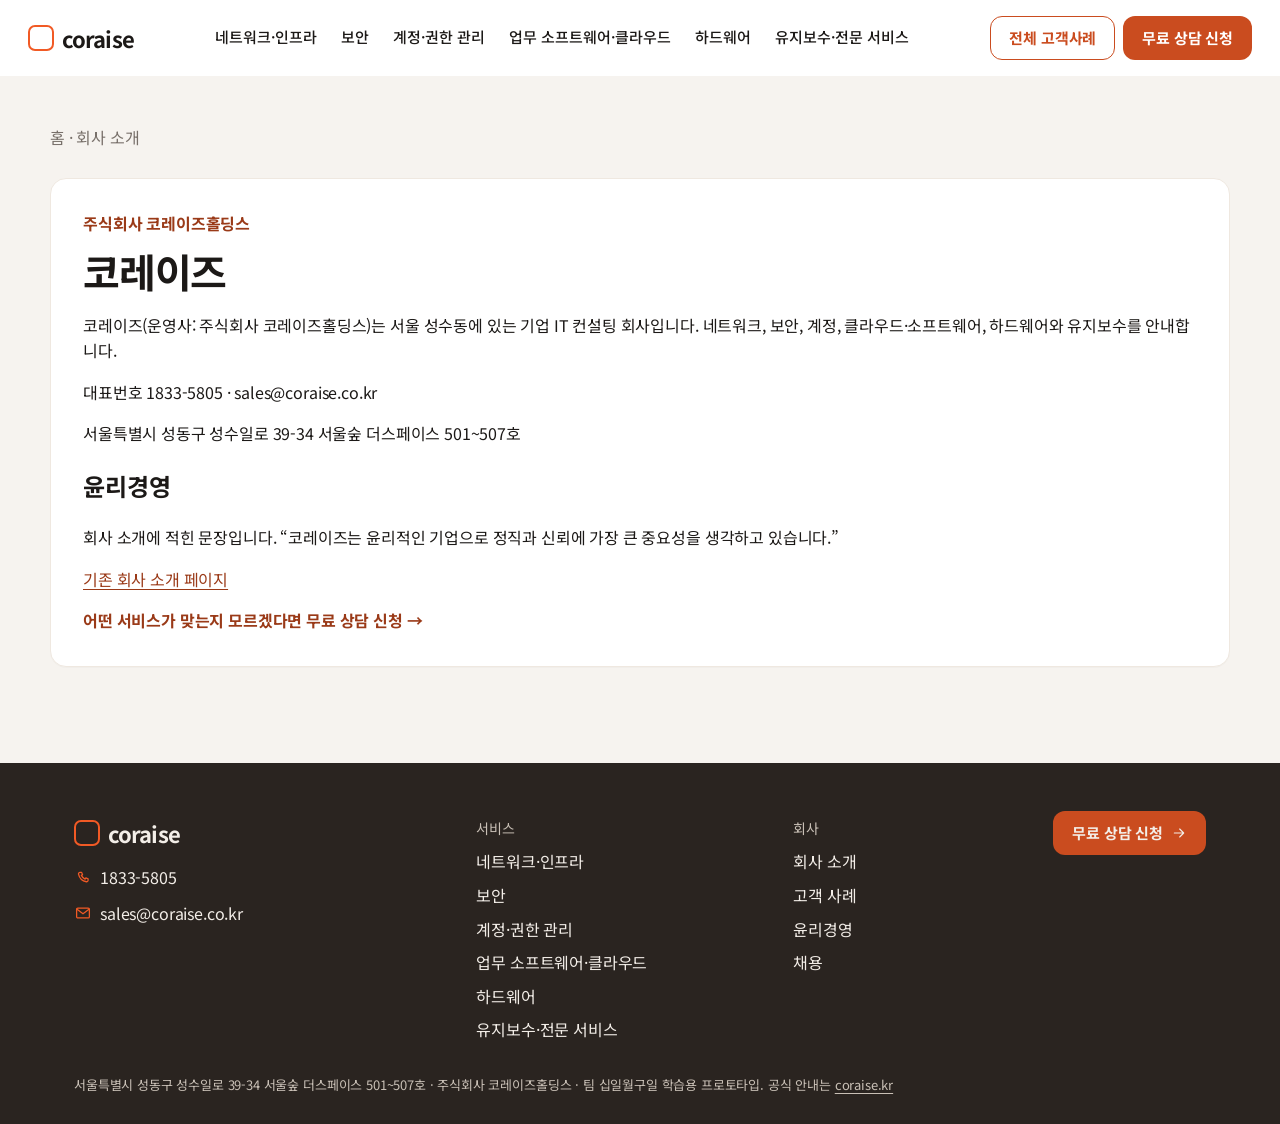
==== commit 8617faba: "v44: cache-bust about, service, and contact pages ?v=44" ====
--- a/about.html
+++ b/about.html
@@ -5,7 +5,7 @@
     <meta name="viewport" content="width=device-width, initial-scale=1" />
     <title>회사 소개 | 코레이즈</title>
     <link rel="icon" href="data:image/svg+xml,%3Csvg xmlns='http://www.w3.org/2000/svg' viewBox='0 0 32 32'%3E%3Crect x='3' y='3' width='26' height='26' rx='7' fill='none' stroke='%23F15A25' stroke-width='3'/%3E%3C/svg%3E" />
-    <link rel="stylesheet" href="./assets/styles.css?v=39" />
+    <link rel="stylesheet" href="./assets/styles.css?v=44" />
   </head>
   <body data-page="about">
     <header data-header></header>
@@ -25,6 +25,6 @@
     </main>
     <footer class="footer" data-footer></footer>
     <a class="fab" data-fab href="contact.html"></a>
-    <script src="./assets/app.js?v=39"></script>
+    <script src="./assets/app.js?v=44"></script>
   </body>
 </html>
--- a/assets/styles.css
+++ b/assets/styles.css
@@ -139,7 +139,34 @@
   background: var(--brand);
   border-radius: 2px;
 }
-.header__cta { margin-left: auto; flex: 0 0 auto; }
+.header__actions {
+  display: flex;
+  align-items: center;
+  gap: 8px;
+  margin-left: auto;
+  flex: 0 0 auto;
+}
+.header__cases {
+  padding: 0 14px;
+  font-size: 15px;
+  font-weight: 700;
+  min-height: 44px;
+  border-radius: 12px;
+  white-space: nowrap;
+}
+.header__cases.is-current,
+.drawer__cases.is-current {
+  background: var(--peach);
+  color: var(--btn);
+  border-color: var(--btn);
+}
+.drawer__actions {
+  display: flex;
+  flex-direction: column;
+  gap: 8px;
+  margin-top: 16px;
+}
+.drawer__cta { margin-top: 0; }
 .menu-toggle {
   display: none;
   width: 44px;
@@ -313,7 +340,7 @@
   border-top: 1px solid var(--line);
 }
 .drawer__links span { color: var(--muted); font-size: 14px; }
-.drawer__cta { margin-top: 16px; }
+.drawer__cta { margin-top: 0; }
 
 .hero {
   padding: 72px 24px 28px;
@@ -1012,7 +1039,7 @@
 @media (max-width: 1180px) {
   .nav { display: none; }
   .header__cta { display: none; }
-  .menu-toggle { display: inline-flex; margin-left: auto; }
+  .menu-toggle { display: inline-flex; }
   .concern-grid { grid-template-columns: repeat(3, minmax(0, 1fr)); }
   .cat-grid { grid-template-columns: repeat(3, minmax(0, 1fr)); }
   .logo-row { grid-template-columns: repeat(3, minmax(0, 1fr)); }
@@ -1563,6 +1590,7 @@
     min-height: 44px;
     min-width: 44px;
   }
+  .crumb a { min-width: 0; }
 }
 
 @media (max-width: 430px) {
@@ -2761,71 +2789,429 @@
 }
 
 
-/* v38: mobile home — reasons + case cards as horizontal swipe rows */
+
+/* v40 helpers: hidden on desktop, shown in the mobile block below */
+.v22-cases__label,
+.v22-cases__h-mobile { display: none; }
+.v22-case__logo { display: none; }
+.v32-overview-lead { display: none; }
+.v18-reason__go { display: none; }
+
+/* v40: mobile home keywords / trust stack / case list; mobile service detail */
 @media (max-width: 800px) {
-  #v18-reasons .partner-grid,
-  #v22-cases .v22-case-grid {
+  /* 1. 인기 검색어 — single horizontal swipe row, no wrap */
+  body[data-page="home"] #examples {
     display: flex;
+    flex-wrap: nowrap;
+    gap: 8px;
+    width: calc(100% + 16px);
+    max-width: none;
+    margin-right: -16px;
+    padding-right: 28px;
+    overflow-x: auto;
+    overflow-y: hidden;
+    scrollbar-width: none;
+    -webkit-overflow-scrolling: touch;
+  }
+  body[data-page="home"] #examples::-webkit-scrollbar { display: none; }
+  body[data-page="home"] .hero .chip {
+    flex: 0 0 auto;
+    white-space: nowrap;
+  }
+
+  /* 2. 믿고 맡길 수 있는 이유 — vertical stack, image-left cards */
+  #v18-reasons .section__head > div::before {
+    content: "";
+    display: block;
+    width: 28px;
+    height: 4px;
+    background: #f15a25;
+    border-radius: 2px;
+    margin: 0 0 16px;
+  }
+  #v18-reasons .partner-grid {
+    display: flex;
+    flex-direction: column;
     flex-wrap: nowrap;
     align-items: stretch;
     gap: 12px;
-    overflow-x: auto;
-    overflow-y: hidden;
-    scroll-snap-type: x mandatory;
-    scroll-padding-inline: 16px;
-    -webkit-overflow-scrolling: touch;
-    overscroll-behavior-x: contain;
-    scrollbar-width: none;
-    margin-inline: -16px;
-    padding-inline: 16px;
-    padding-bottom: 4px;
+    overflow: visible;
+    scroll-snap-type: none;
+    margin-inline: 0;
+    padding: 0;
     grid-template-columns: none;
     max-width: none;
   }
-  #v18-reasons .partner-grid::-webkit-scrollbar,
-  #v22-cases .v22-case-grid::-webkit-scrollbar {
-    display: none;
-  }
-  #v18-reasons .partner-grid > .v18-reason,
-  #v22-cases .v22-case-grid > .v22-case {
-    flex: 0 0 78vw;
-    width: 78vw;
-    min-width: 78vw;
-    max-width: 78vw;
-    scroll-snap-align: start;
+  #v18-reasons .partner-grid > .v18-reason {
+    flex: none;
+    width: 100%;
+    min-width: 0;
+    max-width: none;
+    display: grid;
+    grid-template-columns: 40% minmax(0, 1fr);
+    grid-template-rows: auto auto 1fr;
+    column-gap: 12px;
+    row-gap: 6px;
+    align-items: start;
+    padding: 10px 28px 10px 10px;
     min-height: 0;
+    overflow: hidden;
+  }
+  #v18-reasons .v18-reason .v21-media {
+    grid-column: 1;
+    grid-row: 1 / span 3;
+    width: 100%;
+    height: 100%;
+    min-height: 124px;
+    margin: 0;
+    border-radius: 12px;
+    overflow: hidden;
+    align-self: stretch;
   }
   #v18-reasons .v21-media--logo,
   #v18-reasons .v21-media--photo {
-    height: auto;
-    aspect-ratio: 16 / 9;
+    height: 100%;
+    aspect-ratio: auto;
+    padding: 0;
   }
   #v18-reasons .v21-media--logo {
-    padding: 16px 20px;
-  }
-  #v22-cases .v22-case .case__shot {
-    aspect-ratio: 16 / 9;
-  }
-  #v18-reasons .v18-reason h3,
-  #v22-cases .v22-case h3 {
+    background: #f6f3ef;
+    padding: 12px;
+  }
+  #v18-reasons .v21-media img {
+    width: 100%;
+    height: 100%;
+    object-fit: cover;
+  }
+  #v18-reasons .v21-media--logo img {
+    object-fit: contain;
+  }
+  #v18-reasons .v21-media__cap { display: none; }
+  #v18-reasons .v18-reason .tone {
+    grid-column: 2;
+    grid-row: 1;
+    width: 22px;
+    height: 22px;
+    margin: 2px 0 0;
+    border-radius: 50%;
+    background: #f15a25;
+    color: #fff;
+    display: grid;
+    place-items: center;
+    flex: 0 0 22px;
+  }
+  #v18-reasons .v18-reason .tone .icon { width: 12px; height: 12px; }
+  #v18-reasons .v18-reason__meta {
+    grid-column: 2;
+    grid-row: 1;
+    width: auto;
+    padding-left: 28px;
+    gap: 6px;
+  }
+  #v18-reasons .v18-reason__name {
+    font-size: 16px;
+    color: #ca4c1f;
+  }
+  #v18-reasons .v18-badge {
+    font-size: 16px;
+    white-space: nowrap;
+  }
+  #v18-reasons .v18-reason h3 {
+    grid-column: 2;
+    grid-row: 2;
+    margin: 0;
     font-size: 16px;
     line-height: 1.4;
-    margin: 4px 0 8px;
     display: -webkit-box;
     -webkit-box-orient: vertical;
     -webkit-line-clamp: 2;
     overflow: hidden;
   }
-  #v18-reasons .v18-reason p:not(.v18-reason__name),
-  #v22-cases .v22-case .case__body p:not(.case__kicker) {
+  #v18-reasons .v18-reason p:not(.v18-reason__name):not(.v21-media__cap) {
+    grid-column: 2;
+    grid-row: 3;
+    margin: 0;
     font-size: 16px;
     line-height: 1.5;
-  }
-  #v18-reasons .v18-reason p:not(.v18-reason__name):not(.v21-media__cap),
-  #v22-cases .v22-case .case__body p:not(.case__kicker) {
+    color: #78706a;
     display: -webkit-box;
     -webkit-box-orient: vertical;
-    -webkit-line-clamp: 3;
+    -webkit-line-clamp: 2;
     overflow: hidden;
   }
-}
+  #v18-reasons .v18-reason__go {
+    display: block;
+    position: absolute;
+    top: 50%;
+    right: 10px;
+    transform: translateY(-50%);
+    color: #c4b8ae;
+    font-size: 20px;
+    line-height: 1;
+    pointer-events: none;
+    z-index: 3;
+  }
+
+  /* 3. 고객사례 — keep marquee; list-row cards + outlined CTA */
+  #v22-cases .v22-cases__label {
+    display: block;
+    margin: 0 0 8px;
+    color: #f15a25;
+    font-size: 16px;
+    font-weight: 700;
+    letter-spacing: -0.02em;
+  }
+  .v22-cases__h-mobile {
+    display: inline;
+  }
+  .v22-cases__h-desktop,
+  .v22-cases__sub { display: none; }
+  #v22-cases h2 {
+    margin: 0;
+    font-size: 26px;
+    line-height: 1.35;
+    letter-spacing: -0.03em;
+    font-weight: 800;
+    word-break: keep-all;
+  }
+  #v22-cases .v22-case-grid {
+    display: flex;
+    flex-direction: column;
+    flex-wrap: nowrap;
+    align-items: stretch;
+    gap: 12px;
+    overflow: visible;
+    scroll-snap-type: none;
+    margin-inline: 0;
+    padding: 0;
+    grid-template-columns: none;
+    max-width: none;
+  }
+  #v22-cases .v22-case-grid > .v22-case {
+    flex: none;
+    width: 100%;
+    min-width: 0;
+    max-width: none;
+    border-radius: 16px;
+    overflow: hidden;
+  }
+  #v22-cases .v22-case .case__shot { display: none; }
+  #v22-cases .v22-case__logo {
+    display: grid;
+    place-items: center;
+    width: 88px;
+    height: 72px;
+    border-radius: 10px;
+    background: #f6f3ef;
+    overflow: hidden;
+  }
+  #v22-cases .v22-case__logo img {
+    max-width: 76px;
+    max-height: 52px;
+    width: auto;
+    height: auto;
+    object-fit: contain;
+  }
+  #v22-cases .v22-case .case__link {
+    display: grid;
+    grid-template-columns: 88px minmax(0, 1fr) 16px;
+    gap: 12px;
+    align-items: start;
+    min-height: 88px;
+    padding: 12px;
+    text-decoration: none;
+    color: inherit;
+  }
+  #v22-cases .v22-case .case__link::after {
+    content: ">";
+    color: #c4b8ae;
+    font-size: 20px;
+    line-height: 1;
+  }
+  #v22-cases .v22-case .case__body { padding: 0; min-width: 0; }
+  #v22-cases .v22-case .case__kicker { margin: 0 0 4px; }
+  #v22-cases .v22-case .case__kicker strong { display: none; }
+  #v22-cases .v22-case .pill {
+    background: #fff;
+    border: 1px solid #f15a25;
+    color: #ca4c1f;
+    font-size: 16px;
+    font-weight: 700;
+    min-height: 28px;
+    padding: 0 10px;
+  }
+  #v22-cases .v22-case h3 {
+    margin: 0 0 4px;
+    font-size: 16px;
+    font-weight: 800;
+    line-height: 1.4;
+    display: -webkit-box;
+    -webkit-box-orient: vertical;
+    -webkit-line-clamp: 2;
+    overflow: hidden;
+  }
+  #v22-cases .v22-case .case__body p:not(.case__kicker) {
+    margin: 0;
+    font-size: 16px;
+    line-height: 1.5;
+    color: #78706a;
+    display: -webkit-box;
+    -webkit-box-orient: vertical;
+    -webkit-line-clamp: 2;
+    overflow: hidden;
+  }
+  #v22-cases .v22-cases__more { margin-top: 16px; }
+  #v22-cases .v22-cases__more .btn {
+    width: 100%;
+    min-width: 0;
+    min-height: 48px;
+    background: #fff;
+    color: #ca4c1f;
+    border: 1.5px solid #ca4c1f;
+    border-radius: 999px;
+    box-shadow: none;
+  }
+  #v22-cases .v22-cases__more .btn::after { content: " >"; }
+
+  /* 4. Service detail (shared template) — mobile only */
+  body[data-page="service"] .product__download,
+  body[data-page="service"] .v32-dl-note,
+  body[data-page="service"] .v32-near__more { display: none; }
+  .v32-overview-lead {
+    display: block;
+    margin: 0 0 16px;
+    font-size: 16px;
+    line-height: 1.65;
+    color: #44403c;
+    word-break: keep-all;
+  }
+  .v32-info__row {
+    grid-template-columns: 7.5em minmax(0, 1fr);
+    gap: 12px;
+    align-items: start;
+    padding: 14px 16px;
+  }
+  .v32-feat__icon {
+    background: #fff;
+    border: 1.5px solid #f15a25;
+    color: #f15a25;
+    border-radius: 12px;
+  }
+  .v32-effects { grid-template-columns: 1fr 1fr; }
+  .v32-peer { align-items: start; }
+  .v32-peer > span:last-of-type { font-size: 16px; }
+  .v32-step {
+    display: grid;
+    grid-template-columns: 28px 40px minmax(0, 1fr);
+    column-gap: 10px;
+    row-gap: 8px;
+    align-items: center;
+    padding: 16px;
+  }
+  .v32-step__num {
+    position: static;
+    grid-column: 1;
+    grid-row: 1;
+    min-width: 28px;
+    height: 28px;
+  }
+  .v32-step__icon {
+    grid-column: 2;
+    grid-row: 1;
+    margin: 0;
+  }
+  .v32-step h3 {
+    grid-column: 3;
+    grid-row: 1;
+    margin: 0;
+    padding: 0;
+  }
+  .v32-step p {
+    grid-column: 1 / -1;
+    margin: 0;
+  }
+}
+
+@media (max-width: 600px) {
+  body[data-page="service"] .v32-effects { grid-template-columns: 1fr 1fr; }
+}
+
+
+/* v41: real company logos in case lists — contained, centered, readable */
+.v22-case__logo img,
+.v32-case-row__logo img,
+.v32-near__card--logo img {
+  object-fit: contain;
+  object-position: center;
+  width: auto;
+  height: auto;
+  max-width: 100%;
+}
+.v32-case-row {
+  grid-template-columns: 108px minmax(0, 1fr) 16px;
+}
+.v32-case-row__logo {
+  width: 108px;
+  height: 64px;
+  place-items: center;
+}
+.v32-case-row__logo img {
+  max-width: 96px;
+  max-height: 52px;
+}
+.v32-near__card--logo img {
+  width: 72px;
+  height: 72px;
+  max-width: 72px;
+  max-height: 72px;
+  padding: 8px;
+  box-sizing: border-box;
+  background: #f6f3ef;
+  border-radius: 10px;
+}
+@media (max-width: 800px) {
+  #v22-cases .v22-case .case__link {
+    grid-template-columns: 108px minmax(0, 1fr) 16px;
+  }
+  #v22-cases .v22-case__logo {
+    width: 108px;
+    height: 72px;
+  }
+  #v22-cases .v22-case__logo img {
+    max-width: 96px;
+    max-height: 56px;
+  }
+}
+
+/* v43: home 고객사례 uses compact photo rows; cases.html shows all photo cards */
+#v22-cases .case-compact {
+  margin-top: 16px;
+}
+#case-list .case h3 {
+  display: -webkit-box;
+  -webkit-line-clamp: 2;
+  -webkit-box-orient: vertical;
+  overflow: hidden;
+}
+#case-list .case__body p:not(.case__kicker) {
+  display: -webkit-box;
+  -webkit-line-clamp: 2;
+  -webkit-box-orient: vertical;
+  overflow: hidden;
+}
+#case-list .card__go {
+  text-decoration: underline;
+  text-underline-offset: 3px;
+}
+@media (max-width: 1180px) and (min-width: 801px) {
+  .case-grid { grid-template-columns: repeat(2, minmax(0, 1fr)); }
+}
+
+/* v44: header 전체 고객사례 button left of consult CTA */
+@media (max-width: 800px) {
+  .header__actions { gap: 6px; }
+  .header__cases {
+    padding: 0 12px;
+    font-size: 15px;
+  }
+}
